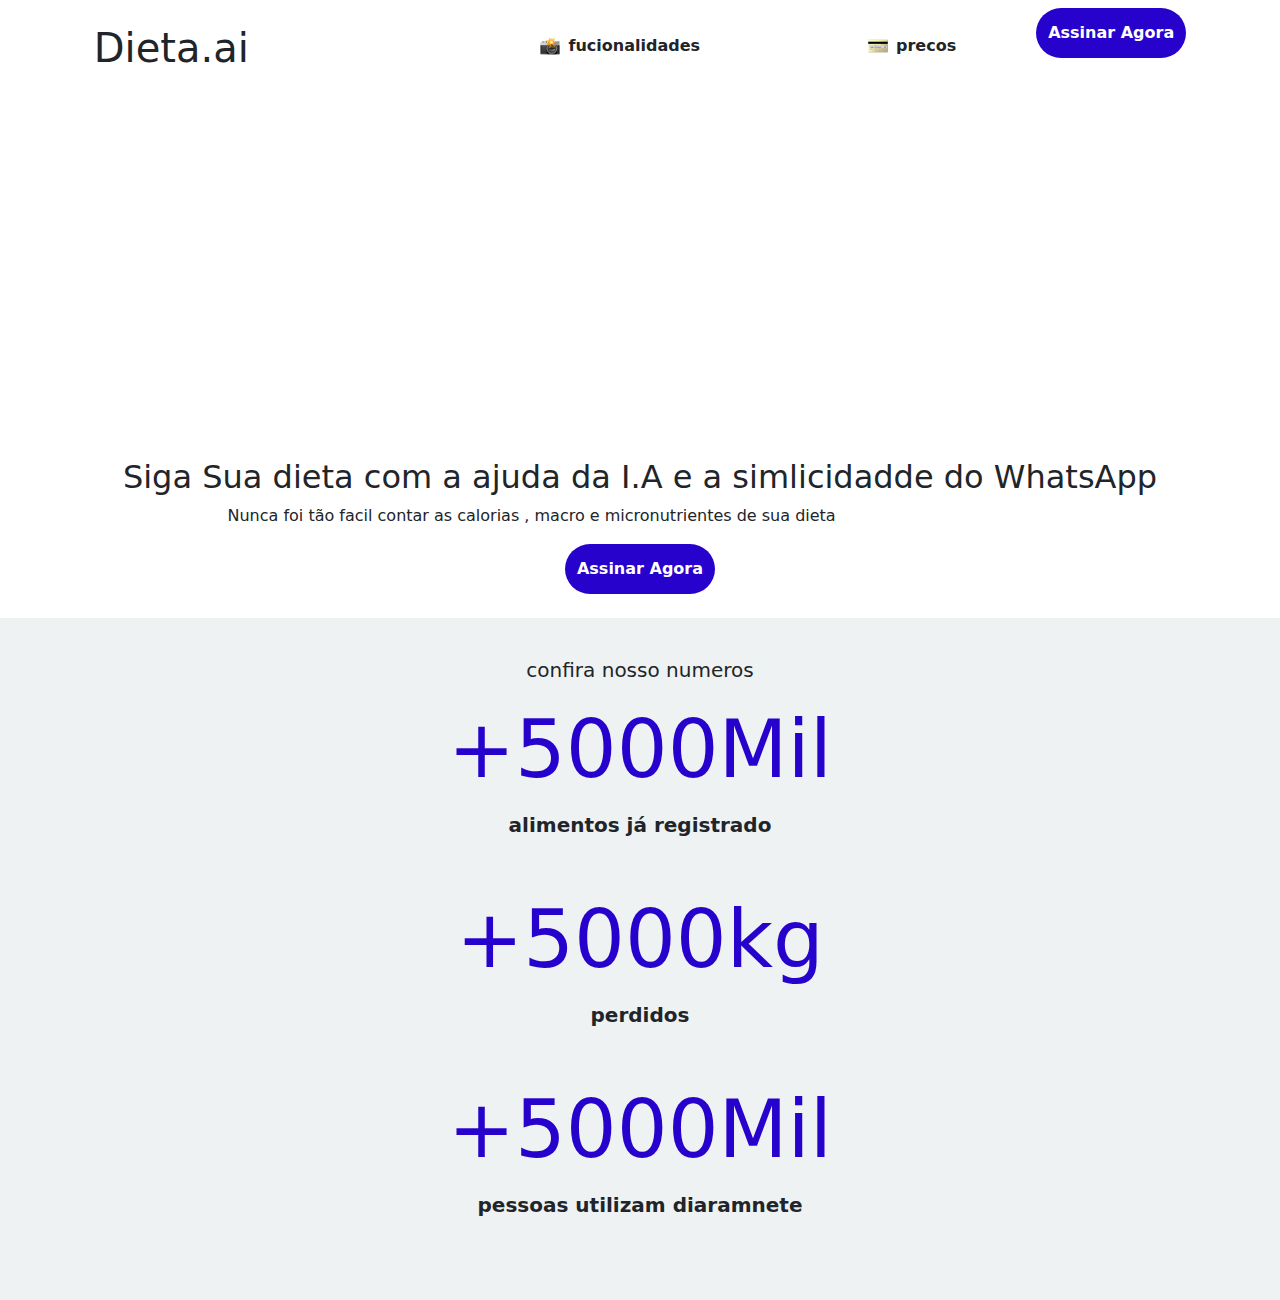
==== index.html @ 73909081 "iniciando projeto" ====
<!DOCTYPE html>
<html lang="en">
  <head>
    <meta charset="UTF-8" />
    <meta name="viewport" content="width=device-width, initial-scale=1.0" />

    <link rel="preconnect" href="https://fonts.googleapis.com" />
    <link rel="preconnect" href="https://fonts.gstatic.com" crossorigin />
    <link
      href="https://fonts.googleapis.com/css2?family=Roboto:ital,wght@0,100;0,300;0,400;0,500;0,700;0,900;1,100;1,300;1,400;1,500;1,700;1,900&display=swap"
      rel="stylesheet"
    />

    <link
      href="https://cdn.jsdelivr.net/npm/bootstrap@5.3.3/dist/css/bootstrap.min.css"
      rel="stylesheet"
      integrity="sha384-QWTKZyjpPEjISv5WaRU9OFeRpok6YctnYmDr5pNlyT2bRjXh0JMhjY6hW+ALEwIH"
      crossorigin="anonymous"
    />

    <link
      rel="stylesheet"
      href="https://cdn.jsdelivr.net/npm/bootstrap-icons@1.11.3/font/bootstrap-icons.min.css"
    />

    <script
      src="https://cdn.jsdelivr.net/npm/bootstrap@5.3.3/dist/js/bootstrap.bundle.min.js"
      integrity="sha384-YvpcrYf0tY3lHB60NNkmXc5s9fDVZLESaAA55NDzOxhy9GkcIdslK1eN7N6jIeHz"
      crossorigin="anonymous"
    ></script>

    <link rel="stylesheet" href="style.css" />

    <title>Dieta.a</title>
  </head>
  <body>
    <header class="w-100 h-50 d-flex justify-content-around p-2">
      <h1 class="mt-3">Dieta.ai</h1>

      <nav class="dropdown sticky-top" id="nav-menu-bts">
        <button
          class="btn"
          type="button"
          data-bs-toggle="dropdown"
          aria-expanded="false"
        >
          <i
            class="bi bi-list"
            style="font-size: 2.5rem; color: cornflowerblue"
          ></i>
        </button>
        <ul class="dropdown-menu w-75 p-3">
          <li>
            <button class="dropdown-item" type="button">assinar agora</button>
          </li>
          <li>
            <button class="dropdown-item" type="button">fucionalidades</button>
          </li>
          <li><button class="dropdown-item" type="button">precos</button></li>
        </ul>
      </nav>

      <nav class="nav-menu">
        <ul>
          <li> <img src="images/camera.png" alt="" >fucionalidades</li>
          <li > <img src="images/credit-card.png" alt="">precos</li>
          <button class="custom-button">Assinar Agora</button>
        </ul>
      </nav>
    </header>

    <main>
      <section class="container">
        <div
          class="d-flex justify-content-center align-items-center flex-column mb-3 p-2"
        >
          <h2>
            Siga Sua dieta com a ajuda da I.A e a simlicidadde do WhatsApp
          </h2>
          <p class="w-75">
            Nunca foi tão facil contar as calorias , macro e micronutrientes de
            sua dieta
          </p>

          <button class="custom-button">Assinar Agora</button>
        </div>
      </section>

      <section class="content">
        <h5>confira nosso numeros</h5>
        <p class="color-title">+5000Mil</p>
        <span>alimentos já registrado</span>

        <p class="color-title">+5000kg</p>
        <span>perdidos</span>

        <p class="color-title">+5000Mil</p>
        <span>pessoas utilizam diaramnete</span>
      </section>
    </main>
  </body>
</html>
---- style.css ----
*{
    margin: 0;
    padding: 0;
    box-sizing: border-box;
}

body{
    width: 100vw;
    height: 100vh;
    overflow-x: hidden;
}

.custom-button{
        width: 150px;
        height: 50px;
        padding: 5px 10px;
        background-color: rgb(39, 2, 204);
        border-style: none;
        border-radius: 30px;
        color: white;
        font-weight: bold;
        cursor: pointer;
      
} 



.content{
    width:100vw;
    height: auto;
    background-color: rgba(237, 241, 241, 0.959);
    display: flex;
    justify-content: center;
    flex-direction:column;
    align-items: center;
    padding: 40px;
}



.content>span{
    font-size: 20px;
    font-weight: 900;
    margin-bottom: 40px;
  
}


.color-title{
    color:rgb(39, 2, 204);
    font-size: 80px;
    margin: 0;
}


.bg-color{
color: black;
}


/* menu-de-navegação  */

.nav-menu>ul{
    width:100%;
    display: flex;

}

.nav-menu>ul>li>img{
    width: 20px;
    margin: 8px;
}

.nav-menu>ul>li{
    margin:20px  80px;
    list-style: none;
    font-weight: 900;
    cursor: pointer;


}

#nav-menu-bts{
    display: none;
}


@media(max-width:720px) {
    .nav-menu{
        display: none;
    } 
    #nav-menu-bts{
        display: block;
    }
    
}
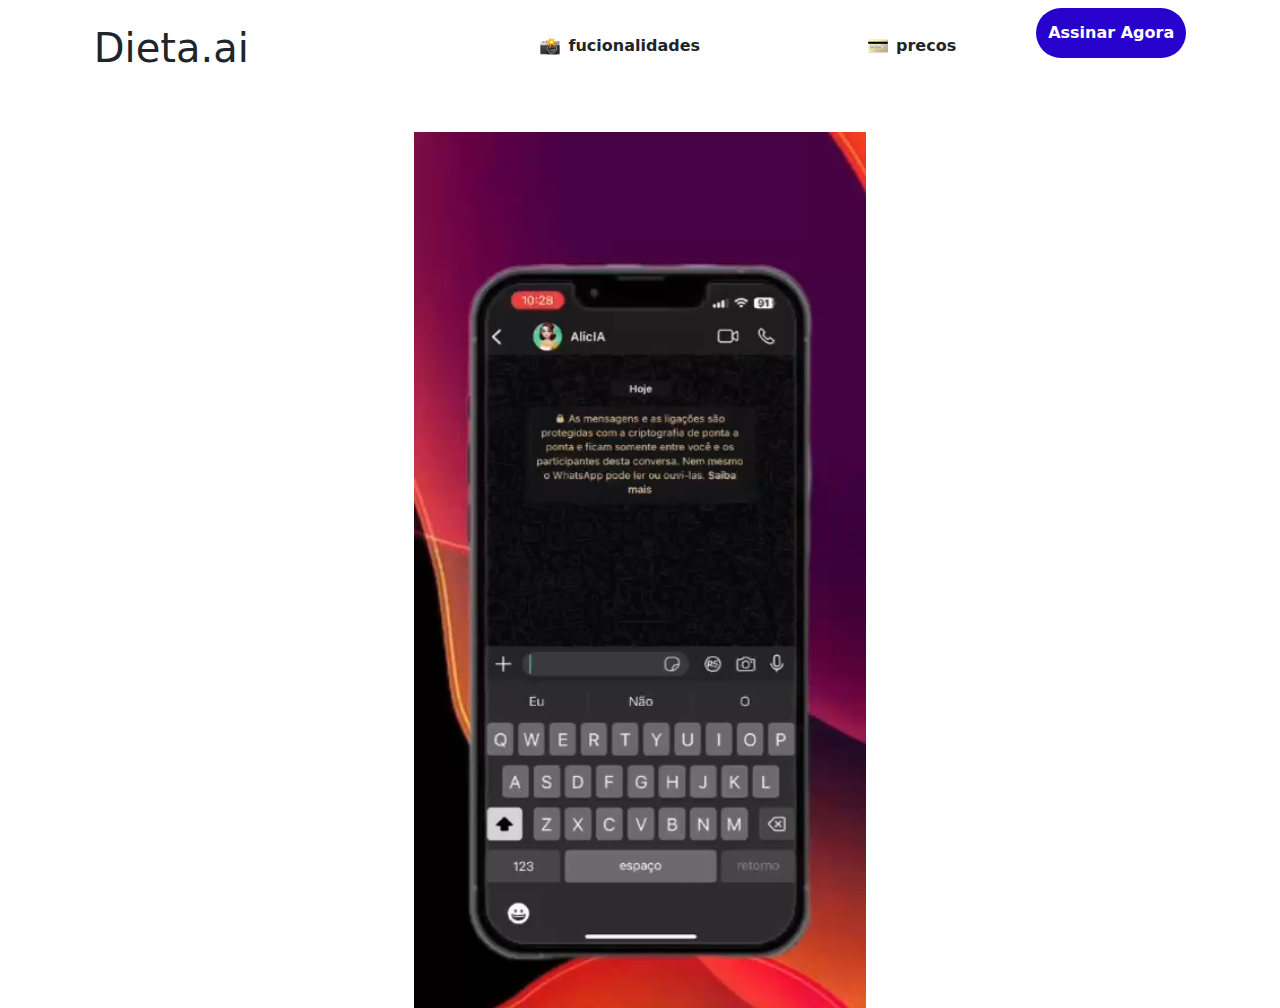
==== commit e1c8c796: "adicionando media querys" ====
--- a/index.html
+++ b/index.html
@@ -34,7 +34,7 @@
     <title>Dieta.a</title>
   </head>
   <body>
-    <header class="w-100 h-50 d-flex justify-content-around p-2">
+    <header class="w-100 h-auto d-flex justify-content-around p-2">
       <h1 class="mt-3">Dieta.ai</h1>
 
       <nav class="dropdown sticky-top" id="nav-menu-bts">
@@ -62,21 +62,37 @@
 
       <nav class="nav-menu">
         <ul>
-          <li> <img src="images/camera.png" alt="" >fucionalidades</li>
-          <li > <img src="images/credit-card.png" alt="">precos</li>
+          <li><img src="images/camera.png" alt="" />fucionalidades</li>
+          <li><img src="images/credit-card.png" alt="" />precos</li>
           <button class="custom-button">Assinar Agora</button>
         </ul>
       </nav>
     </header>
 
     <main>
-      <section class="container">
+      <section class="container w-100 d-flex justify-content-center flex-column">
+
+        <video
+          autoplay
+          playsinline
+          loop
+          class="w-100 rounded p-4 mx-auto"
+          id="video"
+        >
+          <source
+            src="videos/WhatsApp Video 2024-07-18 at 12.56.39.mp4"
+            type="video/mp4"
+          />
+          Seu navegador não suporta o elemento de vídeo.
+        </video>
         <div
           class="d-flex justify-content-center align-items-center flex-column mb-3 p-2"
         >
           <h2>
             Siga Sua dieta com a ajuda da I.A e a simlicidadde do WhatsApp
           </h2>
+
+          
           <p class="w-75">
             Nunca foi tão facil contar as calorias , macro e micronutrientes de
             sua dieta
@@ -97,6 +113,46 @@
         <p class="color-title">+5000Mil</p>
         <span>pessoas utilizam diaramnete</span>
       </section>
+
+      <section
+        class="w-100 h-auto container-color-primary d-flex justify-content-center flex-column"
+      >
+        <video
+          autoplay
+          playsinline
+          loop
+          class="w-100 rounded p-4 mx-auto"
+          id="video"
+        >
+          <source
+            src="videos/WhatsApp Video 2024-07-18 at 12.56.39.mp4"
+            type="video/mp4"
+          />
+          Seu navegador não suporta o elemento de vídeo.
+        </video>
+
+        <div
+          class="w-100 p-4 mx-auto d-flex justify-content-center flex-column align-items-center"
+        >
+          <img src="images/camera.png" class="p-2" />
+
+          <p class="fs-1 fw-bold">Adicione refeições com fotos e vídeos</p>
+          <p></p>
+          <p class="fw-lighter">
+            Envie uma foto ou vídeo da sua refeição e calcularemos
+            automaticamente as calorias e nutrientes ao longo do dia. Incluindo
+            produtos industrializados.
+          </p>
+          <button class="custom-button">Assine agora</button>
+        </div>
+      </section>
+      <!-- d-flex flex-column -->
+
+     
+
+      
+      </div>
+
     </main>
   </body>
 </html>
@@ -104,3 +160,18 @@
 
 
 
+
+<!-- <div class="container text-center">
+          <div class="row">
+            <div class="col">
+              <h3>Registro de exercícios</h3>
+              <p>
+                Registre seus exercícios para entender seu balanço calórico
+                diário. Adicione atividades manualmente ou sincronize com seu
+                relógio.
+              </p>
+            </div>
+            <div class="col">Column</div>
+            <div class="col">Column</div>
+          </div>
+        </div> -->--- a/style.css
+++ b/style.css
@@ -5,6 +5,12 @@
 }
 
 body{
+    width: 100vw;
+    height: 100vh;
+    overflow-x: hidden;
+}
+
+main{
     width: 100vw;
     height: 100vh;
     overflow-x: hidden;
@@ -22,7 +28,6 @@
         cursor: pointer;
       
 } 
-
 
 
 .content{
@@ -85,6 +90,26 @@
 }
 
 
+.container-color-primary{
+    background-color: #000000ee;
+    color: white;
+
+}
+
+
+.sub-title{
+    color: black;
+    font-weight: bold;
+    font-size: 16px;
+    margin-top: 8px;
+}
+
+
+.sub-title>img{
+    width: 30px;
+    padding: 4px;
+}
+
 @media(max-width:720px) {
     .nav-menu{
         display: none;
@@ -92,5 +117,21 @@
     #nav-menu-bts{
         display: block;
     }
-    
-}+
+  
+}
+
+
+
+@media(min-width:640px){
+    #video{
+       max-width: 500px;
+    }
+
+    #cards{
+      display: grid;
+      flex-direction: row;
+    }
+}
+
+
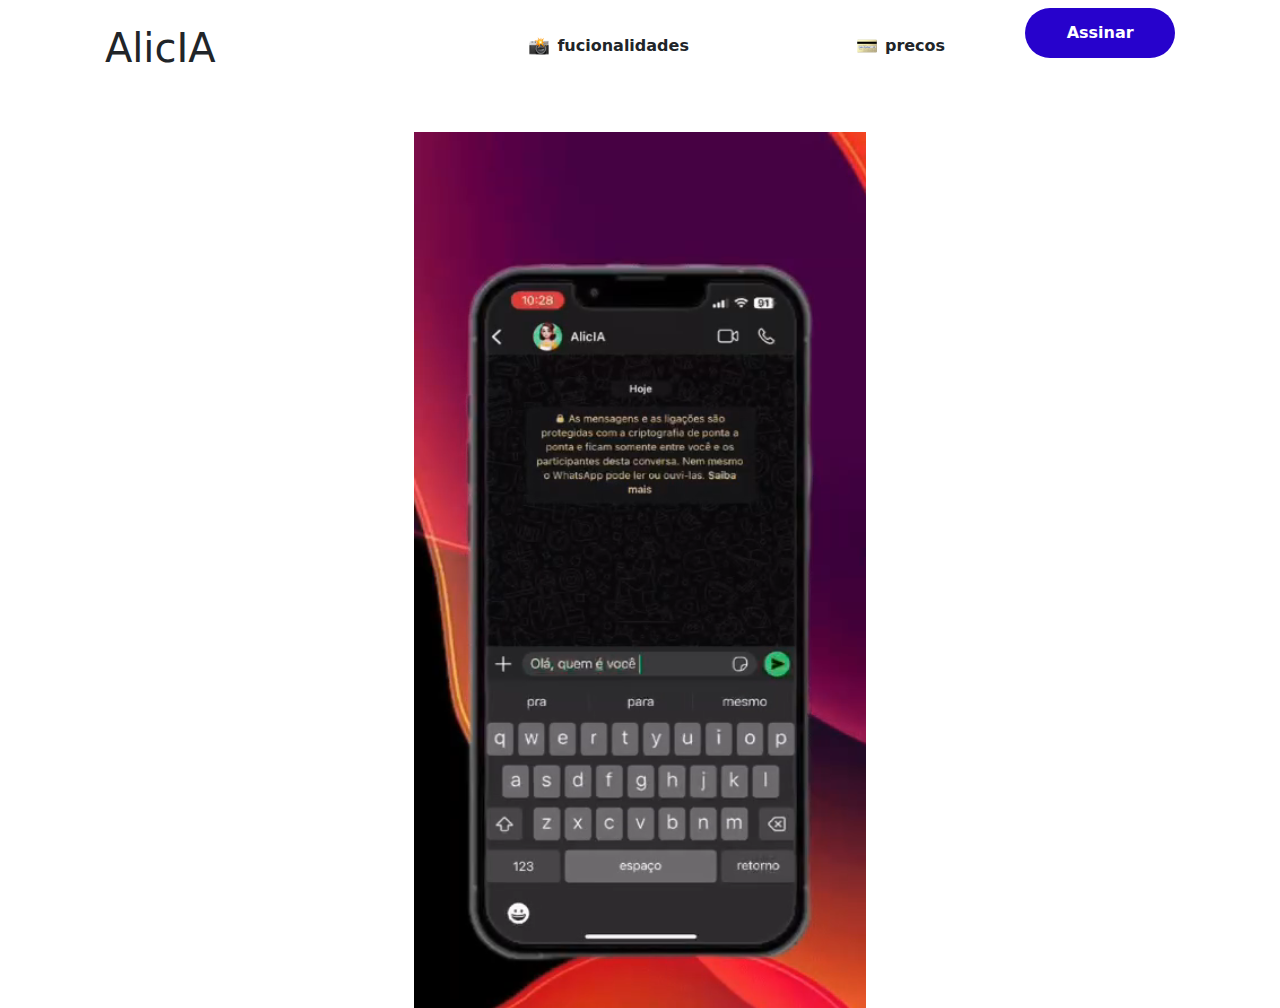
==== commit eba18258: "adicionando animação de contar" ====
--- a/index.html
+++ b/index.html
@@ -31,11 +31,11 @@
 
     <link rel="stylesheet" href="style.css" />
 
-    <title>Dieta.a</title>
+    <title>AlicIA</title>
   </head>
   <body>
     <header class="w-100 h-auto d-flex justify-content-around p-2">
-      <h1 class="mt-3">Dieta.ai</h1>
+      <h1 class="mt-3">AlicIA</h1>
 
       <nav class="dropdown sticky-top" id="nav-menu-bts">
         <button
@@ -49,12 +49,13 @@
             style="font-size: 2.5rem; color: cornflowerblue"
           ></i>
         </button>
+
         <ul class="dropdown-menu w-75 p-3">
           <li>
             <button class="dropdown-item" type="button">assinar agora</button>
           </li>
           <li>
-            <button class="dropdown-item" type="button">fucionalidades</button>
+            <button class="dropdown-item" type="button" >fucionalidades</button>
           </li>
           <li><button class="dropdown-item" type="button">precos</button></li>
         </ul>
@@ -62,9 +63,9 @@
 
       <nav class="nav-menu">
         <ul>
-          <li><img src="images/camera.png" alt="" />fucionalidades</li>
+          <li data-targuet="cards" id="cards-teste"><img src="images/camera.png" alt="" />fucionalidades</li>
           <li><img src="images/credit-card.png" alt="" />precos</li>
-          <button class="custom-button">Assinar Agora</button>
+          <button class="custom-button" id="butaoTeste">Assinar </button>
         </ul>
       </nav>
     </header>
@@ -74,7 +75,7 @@
 
         <video
           autoplay
-          playsinline
+          muted
           loop
           class="w-100 rounded p-4 mx-auto"
           id="video"
@@ -104,13 +105,13 @@
 
       <section class="content">
         <h5>confira nosso numeros</h5>
-        <p class="color-title">+5000Mil</p>
+        <p class="color-title count" >0</p>
         <span>alimentos já registrado</span>
 
-        <p class="color-title">+5000kg</p>
+        <p class="color-title count">5000</p>
         <span>perdidos</span>
 
-        <p class="color-title">+5000Mil</p>
+        <p class="color-title count">5000</p>
         <span>pessoas utilizam diaramnete</span>
       </section>
 
@@ -119,7 +120,7 @@
       >
         <video
           autoplay
-          playsinline
+          muted
           loop
           class="w-100 rounded p-4 mx-auto"
           id="video"
@@ -137,7 +138,6 @@
           <img src="images/camera.png" class="p-2" />
 
           <p class="fs-1 fw-bold">Adicione refeições com fotos e vídeos</p>
-          <p></p>
           <p class="fw-lighter">
             Envie uma foto ou vídeo da sua refeição e calcularemos
             automaticamente as calorias e nutrientes ao longo do dia. Incluindo
@@ -146,7 +146,60 @@
           <button class="custom-button">Assine agora</button>
         </div>
       </section>
-      <!-- d-flex flex-column -->
+
+      <section class="container h-auto  mt-5 " id="cards" >
+        <h2 class="p-5 text-center">Funcionalidades</h2>
+        <div class="row ">
+          <div class="col p-4">
+            <h3> Registro de exercicios <img src="images/alarm-clock.png" alt="" class="icone"> </h3>
+            <p>Lorem ipsum dolor sit amet consectetur adipisicing elit. Odio soluta exercitationem aut ratione rerum, ab deleniti blanditiis dignissimos, iste illum eveniet fuga quo maiores aspernatur. Nesciunt ea itaque debitis sint.</p>
+          </div>
+          <div class="col  p-4">
+            <h3> Registro de Medidas  <img src="images/closed-book.png" alt=""  class="icone"></h3>
+            <p>Lorem ipsum dolor sit amet consectetur adipisicing elit. Sequi perferendis consequatur cum pariatur corporis ipsa reiciendis nulla eos! Veritatis laboriosam tenetur ipsum architecto perferendis dolores reprehenderit quam nobis sapiente voluptatem.</p>
+          </div>
+          <div class="col  p-4">
+            <h3> Column3  <img src="images/closed-book.png" alt="" class="icone" ></h3>
+            <p>Lorem ipsum dolor sit amet consectetur adipisicing elit. Ea reprehenderit ratione rerum quaerat eaque vero, laboriosam repudiandae, libero, magni fuga quos minima voluptatibus magnam blanditiis omnis deserunt! A, cupiditate similique.</p>
+          </div>
+        </div>
+
+        <div class="row ">
+          <div class="col  p-4">
+            <h3> Cosumo de agua  <img src="images/shortcake.png" alt=" " class="icone" > </h3>
+            <p>Lorem ipsum dolor sit amet consectetur adipisicing elit. Odio soluta exercitationem aut ratione rerum, ab deleniti blanditiis dignissimos, iste illum eveniet fuga quo maiores aspernatur. Nesciunt ea itaque debitis sint.</p>
+          </div>
+          <div class="col  p-4">
+            <h3> Column2  <img src="images/robot.png" alt="" class="icone"></h3>
+            <p>Lorem ipsum dolor sit amet consectetur adipisicing elit. Sequi perferendis consequatur cum pariatur corporis ipsa reiciendis nulla eos! Veritatis laboriosam tenetur ipsum architecto perferendis dolores reprehenderit quam nobis sapiente voluptatem.</p>
+          </div>
+          <div class="col  p-4">
+            <h3> Column3  <img src="images/chart-increasing.png" alt="" class="icone"></h3>
+            <p>Lorem ipsum dolor sit amet consectetur adipisicing elit. Ea reprehenderit ratione rerum quaerat eaque vero, laboriosam repudiandae, libero, magni fuga quos minima voluptatibus magnam blanditiis omnis deserunt! A, cupiditate similique.</p>
+          </div>
+        </div>
+
+        <div class="row">
+          <div class="col  p-4 ">
+            <h3> Cosumo de agua  <img src="images/shortcake.png" alt=" " class="icone" > </h3>
+            <p>Lorem ipsum dolor sit amet consectetur adipisicing elit. Odio soluta exercitationem aut ratione rerum, ab deleniti blanditiis dignissimos, iste illum eveniet fuga quo maiores aspernatur. Nesciunt ea itaque debitis sint.</p>
+          </div>
+          <div class="col  p-4">
+            <h3> Column2  <img src="images/robot.png" alt="" class="icone"></h3>
+            <p>Lorem ipsum dolor sit amet consectetur adipisicing elit. Sequi perferendis consequatur cum pariatur corporis ipsa reiciendis nulla eos! Veritatis laboriosam tenetur ipsum architecto perferendis dolores reprehenderit quam nobis sapiente voluptatem.</p>
+          </div>
+          <div class="col  p-4">
+            <h3> Column3  <img src="images/chart-increasing.png" alt="" class="icone"></h3>
+            <p>Lorem ipsum dolor sit amet consectetur adipisicing elit. Ea reprehenderit ratione rerum quaerat eaque vero, laboriosam repudiandae, libero, magni fuga quos minima voluptatibus magnam blanditiis omnis deserunt! A, cupiditate similique.</p>
+          </div>
+        </div>
+
+
+      
+          
+        </div>
+      </section>
+   
 
      
 
@@ -154,24 +207,9 @@
       </div>
 
     </main>
+   <script src="app.js"></script>
   </body>
 </html>
 
 
 
-
-
-<!-- <div class="container text-center">
-          <div class="row">
-            <div class="col">
-              <h3>Registro de exercícios</h3>
-              <p>
-                Registre seus exercícios para entender seu balanço calórico
-                diário. Adicione atividades manualmente ou sincronize com seu
-                relógio.
-              </p>
-            </div>
-            <div class="col">Column</div>
-            <div class="col">Column</div>
-          </div>
-        </div> -->--- a/style.css
+++ b/style.css
@@ -110,6 +110,12 @@
     padding: 4px;
 }
 
+.icone{
+    width: 30px;
+}
+
+
+
 @media(max-width:720px) {
     .nav-menu{
         display: none;
@@ -117,6 +123,22 @@
     #nav-menu-bts{
         display: block;
     }
+
+    #cards{
+        width: 80%;
+     
+
+      }
+
+    #cards>div{
+        display: flex;
+        flex-direction: column;
+        text-align: center;
+    
+      }
+     
+
+     
 
   
 }
@@ -128,10 +150,7 @@
        max-width: 500px;
     }
 
-    #cards{
-      display: grid;
-      flex-direction: row;
-    }
+   
 }
 
 
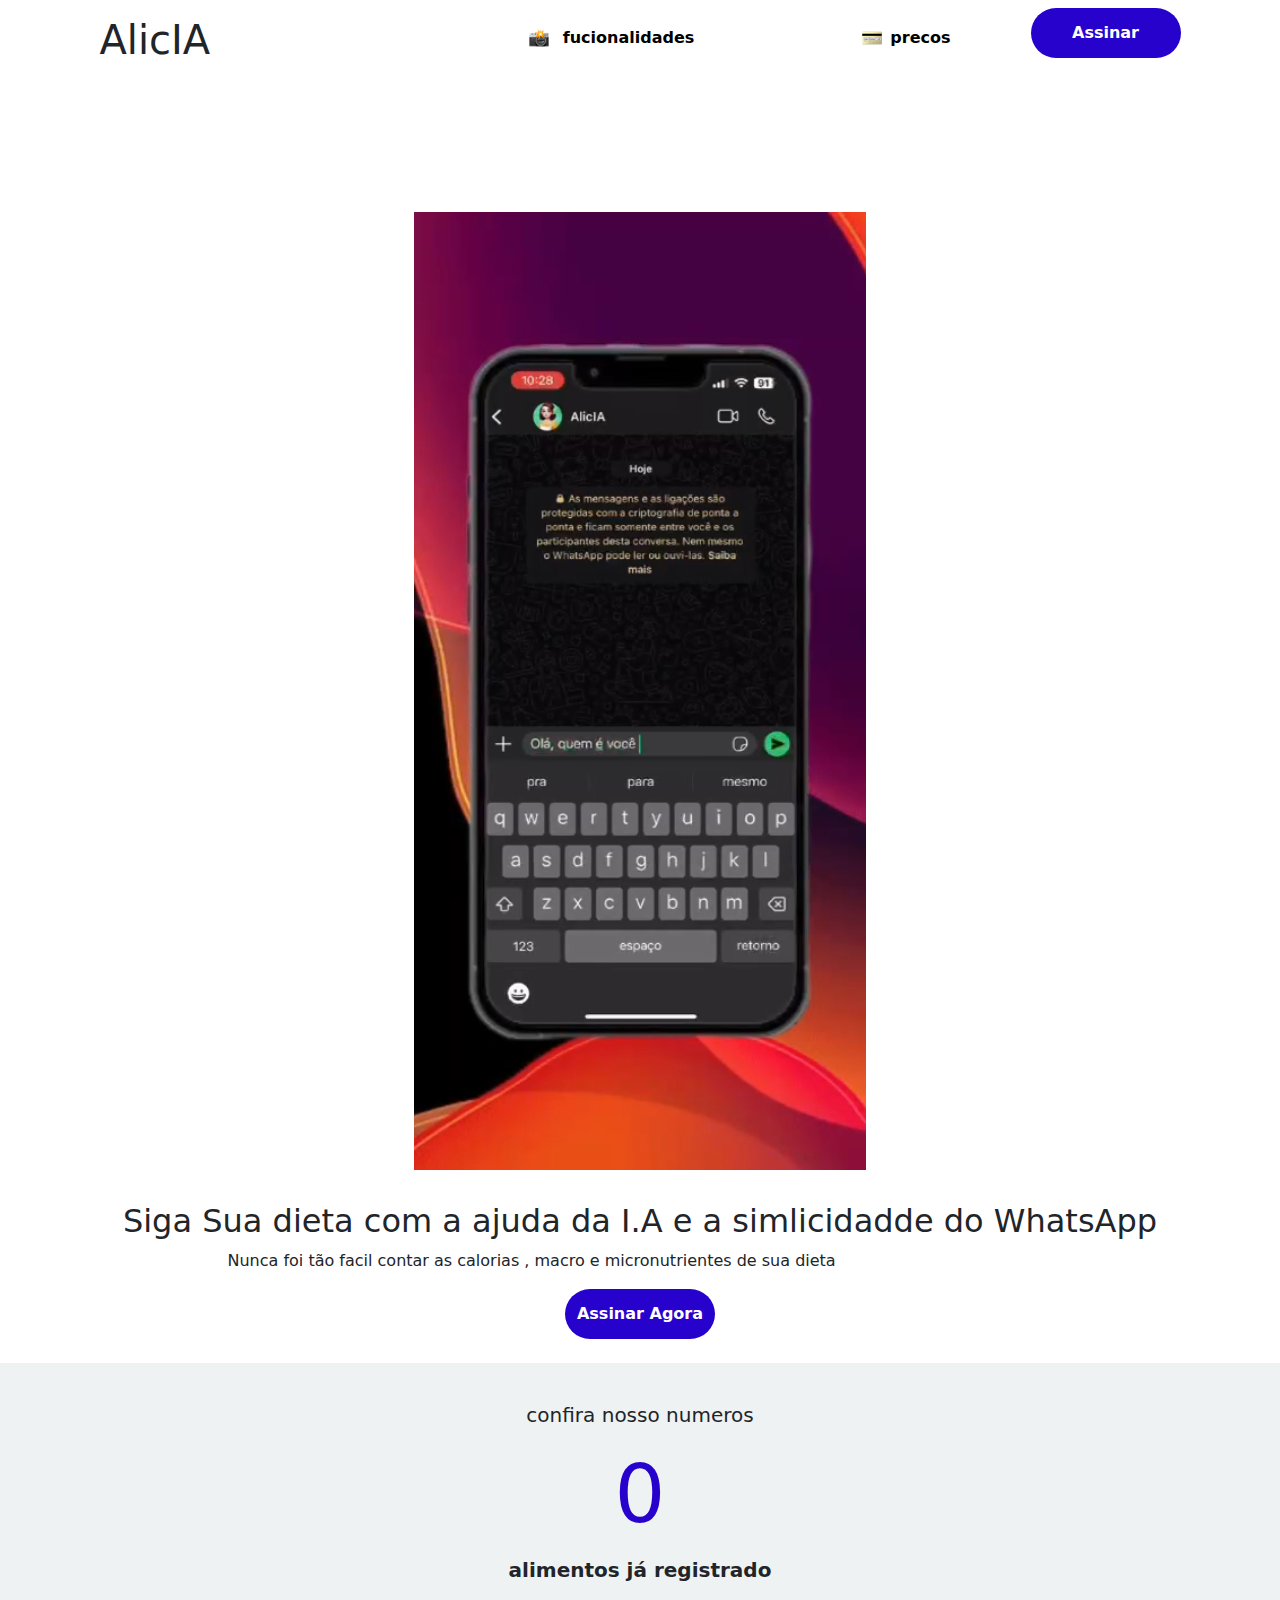
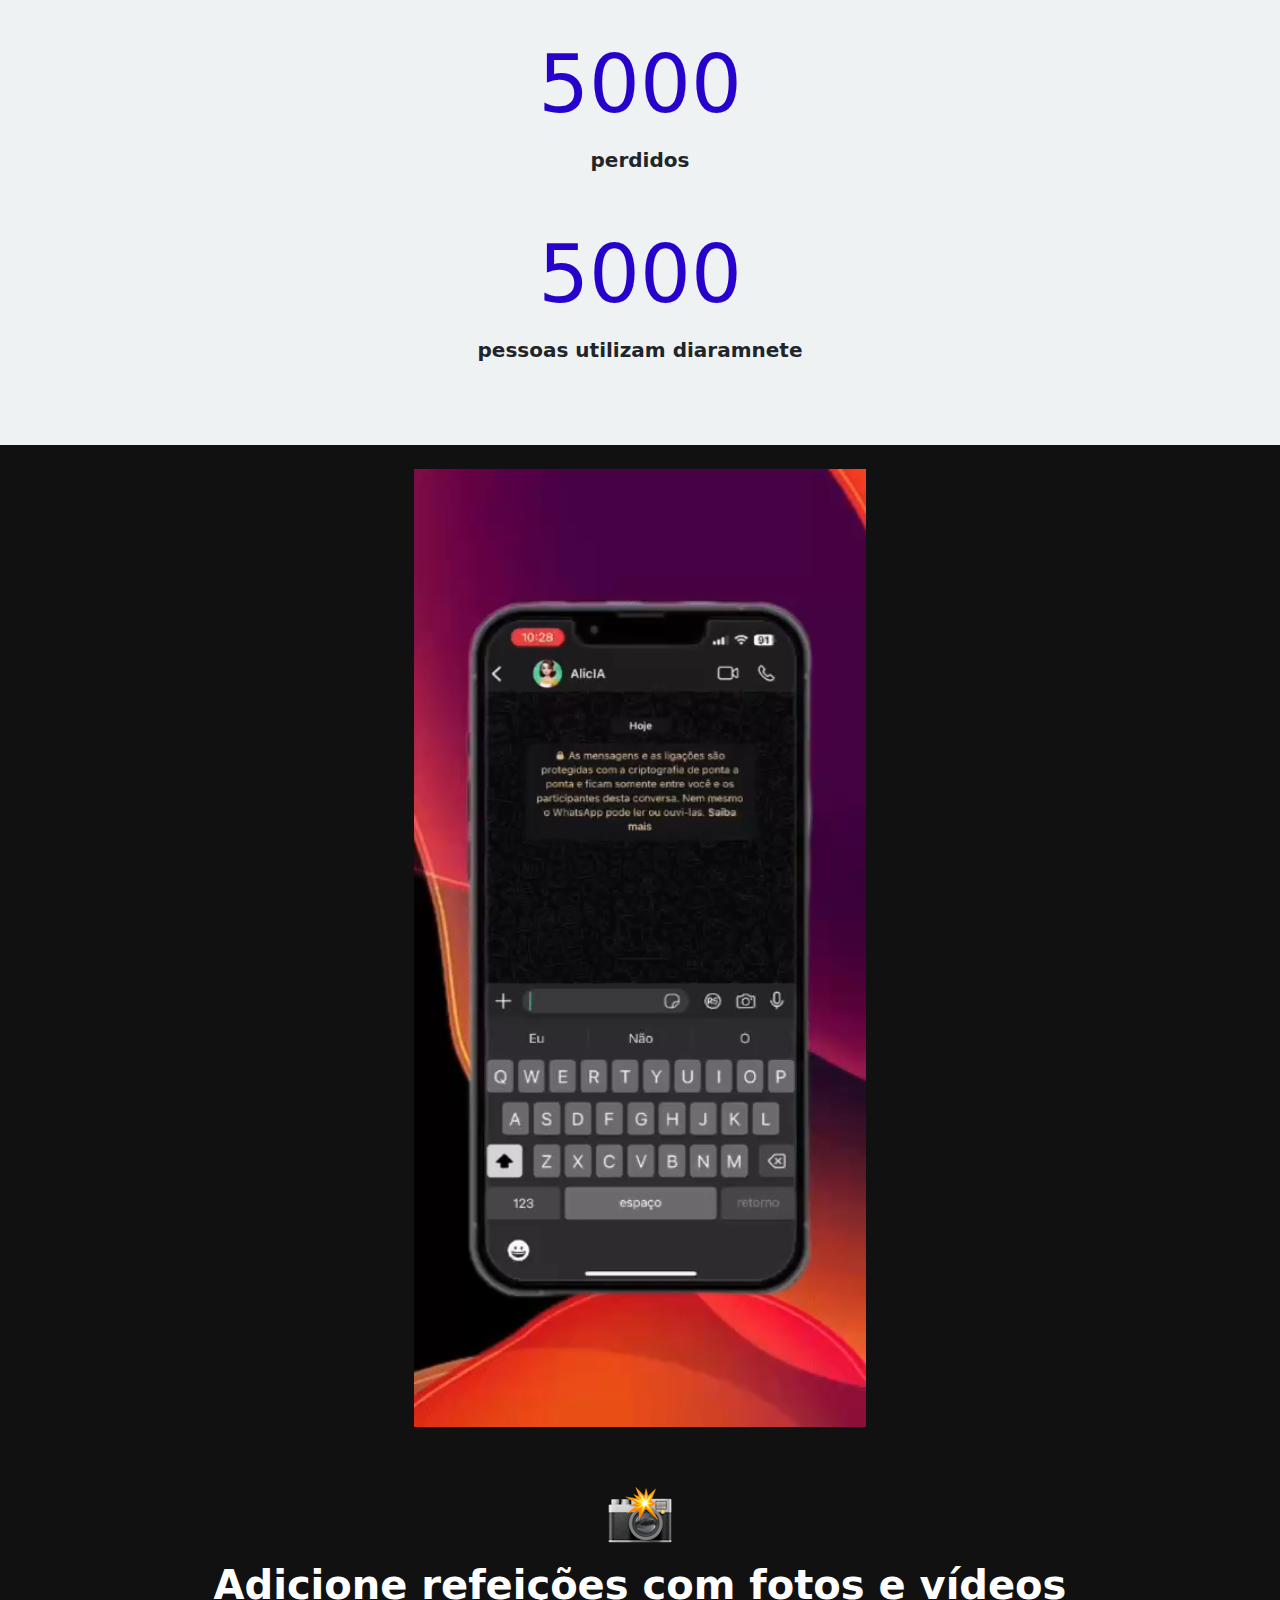
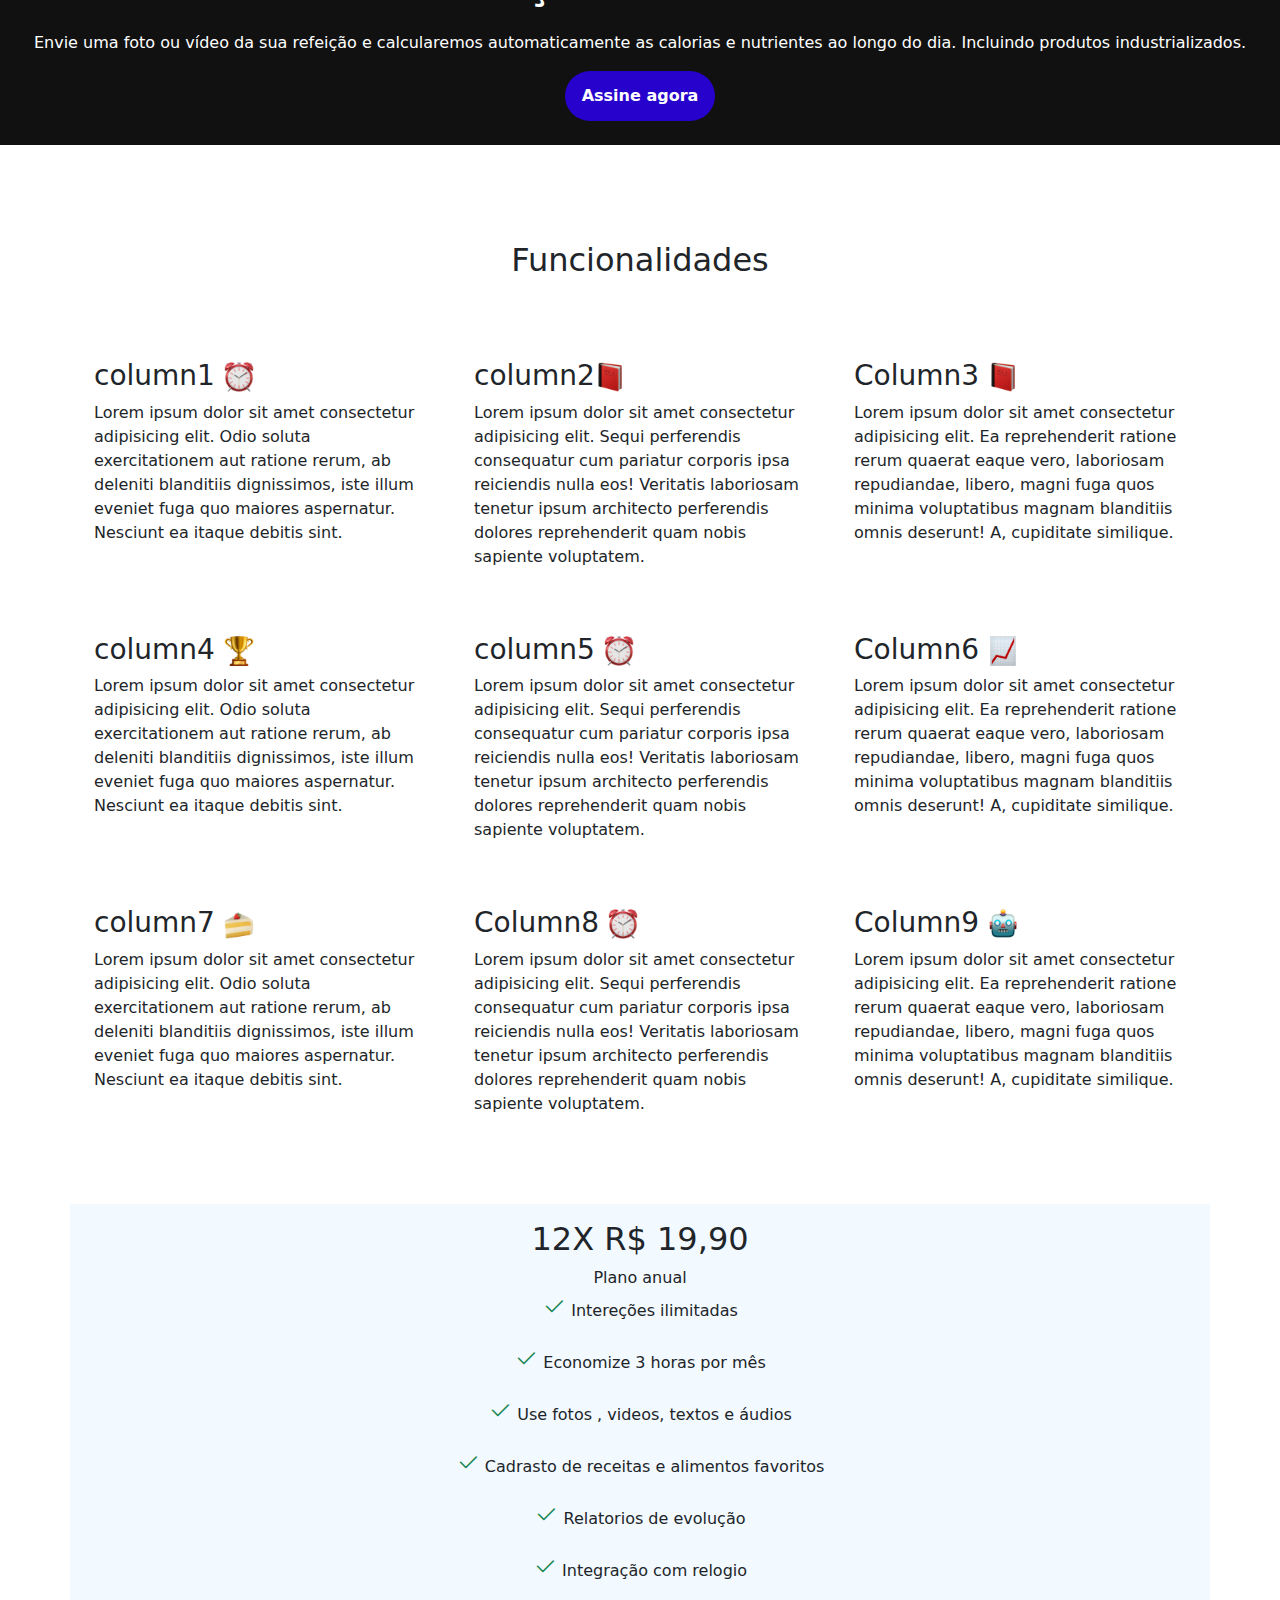
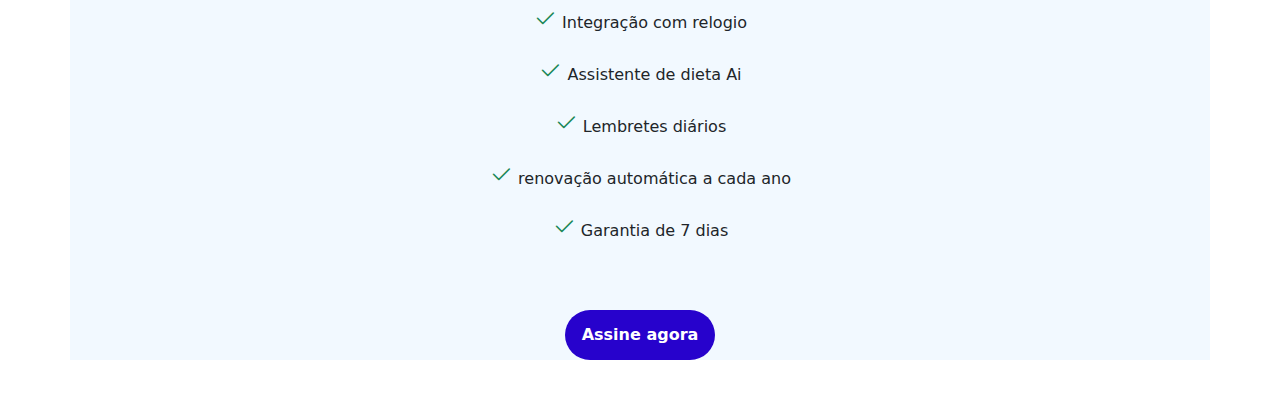
==== commit 12eac279: "adicionando scroll no menu" ====
--- a/index.html
+++ b/index.html
@@ -34,7 +34,8 @@
     <title>AlicIA</title>
   </head>
   <body>
-    <header class="w-100 h-auto d-flex justify-content-around p-2">
+
+  <header class="w-100 h-auto d-flex justify-content-around mb-5  ">
       <h1 class="mt-3">AlicIA</h1>
 
       <nav class="dropdown sticky-top" id="nav-menu-bts">
@@ -52,26 +53,26 @@
 
         <ul class="dropdown-menu w-75 p-3">
           <li>
-            <button class="dropdown-item" type="button">assinar agora</button>
+            <button class="dropdown-item" type="button"><a href="#funcionalidades">fucionalidades </a></button>
           </li>
           <li>
-            <button class="dropdown-item" type="button" >fucionalidades</button>
+            <button class="dropdown-item" type="button" ><a href="#precos">precos</a></button>
           </li>
-          <li><button class="dropdown-item" type="button">precos</button></li>
+          <li><button class="dropdown-item" type="button">Assinar agora</button></li>
         </ul>
       </nav>
 
       <nav class="nav-menu">
         <ul>
-          <li data-targuet="cards" id="cards-teste"><img src="images/camera.png" alt="" />fucionalidades</li>
-          <li><img src="images/credit-card.png" alt="" />precos</li>
-          <button class="custom-button" id="butaoTeste">Assinar </button>
+          <li data-targuet="cards" id="cards-teste"><img src="images/camera.png" alt="" /> <a href="#funcionalidades">fucionalidades </a></li>
+          <li><img src="images/credit-card.png" alt="" /><a href="#precos">precos</a></li>
+          <button class="custom-button mt-2" id="butaoTeste">Assinar </button>
         </ul>
       </nav>
     </header>
 
-    <main>
-      <section class="container w-100 d-flex justify-content-center flex-column">
+    <main class="h-auto w-100 mt-5">
+       <section class="container mt-5 w-100 d-flex justify-content-center flex-column">
 
         <video
           autoplay
@@ -148,14 +149,14 @@
       </section>
 
       <section class="container h-auto  mt-5 " id="cards" >
-        <h2 class="p-5 text-center">Funcionalidades</h2>
+        <h2 class="p-5 text-center" id="funcionalidades">Funcionalidades</h2>
         <div class="row ">
           <div class="col p-4">
-            <h3> Registro de exercicios <img src="images/alarm-clock.png" alt="" class="icone"> </h3>
+            <h3> column1 <img src="images/alarm-clock.png" alt="" class="icone"> </h3>
             <p>Lorem ipsum dolor sit amet consectetur adipisicing elit. Odio soluta exercitationem aut ratione rerum, ab deleniti blanditiis dignissimos, iste illum eveniet fuga quo maiores aspernatur. Nesciunt ea itaque debitis sint.</p>
           </div>
           <div class="col  p-4">
-            <h3> Registro de Medidas  <img src="images/closed-book.png" alt=""  class="icone"></h3>
+            <h3> column2<img src="images/closed-book.png" alt=""  class="icone"></h3>
             <p>Lorem ipsum dolor sit amet consectetur adipisicing elit. Sequi perferendis consequatur cum pariatur corporis ipsa reiciendis nulla eos! Veritatis laboriosam tenetur ipsum architecto perferendis dolores reprehenderit quam nobis sapiente voluptatem.</p>
           </div>
           <div class="col  p-4">
@@ -166,30 +167,30 @@
 
         <div class="row ">
           <div class="col  p-4">
-            <h3> Cosumo de agua  <img src="images/shortcake.png" alt=" " class="icone" > </h3>
+            <h3> column4 <img src="images/trophy.png" alt=" " class="icone" > </h3>
             <p>Lorem ipsum dolor sit amet consectetur adipisicing elit. Odio soluta exercitationem aut ratione rerum, ab deleniti blanditiis dignissimos, iste illum eveniet fuga quo maiores aspernatur. Nesciunt ea itaque debitis sint.</p>
           </div>
           <div class="col  p-4">
-            <h3> Column2  <img src="images/robot.png" alt="" class="icone"></h3>
+            <h3> column5  <img src="images/alarm-clock.png" alt="" class="icone"></h3>
             <p>Lorem ipsum dolor sit amet consectetur adipisicing elit. Sequi perferendis consequatur cum pariatur corporis ipsa reiciendis nulla eos! Veritatis laboriosam tenetur ipsum architecto perferendis dolores reprehenderit quam nobis sapiente voluptatem.</p>
           </div>
           <div class="col  p-4">
-            <h3> Column3  <img src="images/chart-increasing.png" alt="" class="icone"></h3>
+            <h3> Column6 <img src="images/chart-increasing.png" alt="" class="icone"></h3>
             <p>Lorem ipsum dolor sit amet consectetur adipisicing elit. Ea reprehenderit ratione rerum quaerat eaque vero, laboriosam repudiandae, libero, magni fuga quos minima voluptatibus magnam blanditiis omnis deserunt! A, cupiditate similique.</p>
           </div>
         </div>
 
         <div class="row">
           <div class="col  p-4 ">
-            <h3> Cosumo de agua  <img src="images/shortcake.png" alt=" " class="icone" > </h3>
+            <h3> column7  <img src="images/shortcake.png" alt=" " class="icone" > </h3>
             <p>Lorem ipsum dolor sit amet consectetur adipisicing elit. Odio soluta exercitationem aut ratione rerum, ab deleniti blanditiis dignissimos, iste illum eveniet fuga quo maiores aspernatur. Nesciunt ea itaque debitis sint.</p>
           </div>
           <div class="col  p-4">
-            <h3> Column2  <img src="images/robot.png" alt="" class="icone"></h3>
+            <h3> Column8  <img src="images/alarm-clock.png" alt="" class="icone"></h3>
             <p>Lorem ipsum dolor sit amet consectetur adipisicing elit. Sequi perferendis consequatur cum pariatur corporis ipsa reiciendis nulla eos! Veritatis laboriosam tenetur ipsum architecto perferendis dolores reprehenderit quam nobis sapiente voluptatem.</p>
           </div>
           <div class="col  p-4">
-            <h3> Column3  <img src="images/chart-increasing.png" alt="" class="icone"></h3>
+            <h3> Column9 <img src="images/robot.png" alt="" class="icone"></h3>
             <p>Lorem ipsum dolor sit amet consectetur adipisicing elit. Ea reprehenderit ratione rerum quaerat eaque vero, laboriosam repudiandae, libero, magni fuga quos minima voluptatibus magnam blanditiis omnis deserunt! A, cupiditate similique.</p>
           </div>
         </div>
@@ -199,12 +200,103 @@
           
         </div>
       </section>
+      </div>
+      
+
    
-
+      <section class=" mt-5 w-100 h-auto container d-flex flex-column justify-content-center align-items-center mb-5" id="precos"> 
+  <h2 class="mt-3">12X R$ 19,90</h2>
+   <span>Plano anual</span>
+        <div class="">
+          <p class="fw-lighter w-100">
+            <i class="bi bi-check2 text-success fs-4" ></i>
+           Intereções ilimitadas
+          </p>
+
+        </div>
+
+        <div class="">
+          <p class="fw-lighter w-100">
+            <i class="bi bi-check2 text-success fs-4" ></i>
+            Economize 3 horas por mês
+          </p>
+
+        </div>
+
+        <div class="">
+          <p class="fw-lighter w-100">
+            <i class="bi bi-check2 text-success fs-4" ></i>
+           Use fotos , videos, textos e áudios
+          </p>
+
+        </div>
+        <div >
+          <p class="fw-lighter w-100">
+            <i class="bi bi-check2 text-success fs-4" ></i>
+             Cadrasto de receitas e alimentos favoritos
+          </p>
+
+        </div>
+        <div  >
+          <p class="fw-lighter w-100">
+            <i class="bi bi-check2 text-success fs-4" ></i>
+          Relatorios de evolução 
+          </p>
+
+        </div>
+        <div >
+          <p class="fw-lighter w-100">
+            <i class="bi bi-check2 text-success fs-4" ></i>
+            Integração com relogio
+          </p>
+
+        </div>
+
+        <div c >
+          <p class="fw-lighter w-100">
+            <i class="bi bi-check2 text-success fs-4" ></i>
+            Integração com relogio
+          </p>
+
+        </div>
+
+        <div  >
+          <p class="fw-lighter w-100">
+            <i class="bi bi-check2 text-success fs-4" ></i>
+             Assistente de dieta Ai
+          </p>
+
+        </div>
+        <div >
+          <p class="fw-lighter w-100">
+            <i class="bi bi-check2 text-success fs-4" ></i>
+            Lembretes diários
+          </p>
+
+        </div>
+
+        <div >
+          <p class="fw-lighter w-100">
+            <i class="bi bi-check2 text-success fs-4" ></i>
+             renovação automática a cada ano
+          </p>
+
+        </div>
+
+        <div >
+          <p class="fw-lighter w-100">
+            <i class="bi bi-check2 text-success fs-4" ></i>
+             Garantia de 7 dias
+          </p>
+
+        </div>
+          
+        
+          <button class="custom-button mt-5">Assine agora</button>
      
-
-      
-      </div>
+        
+        
+      </section>
 
     </main>
    <script src="app.js"></script>
--- a/style.css
+++ b/style.css
@@ -2,7 +2,10 @@
     margin: 0;
     padding: 0;
     box-sizing: border-box;
+    scroll-behavior: smooth;
 }
+
+
 
 body{
     width: 100vw;
@@ -14,6 +17,16 @@
     width: 100vw;
     height: 100vh;
     overflow-x: hidden;
+}
+
+a{
+    text-decoration: none;
+    color: black;
+}
+
+
+.bg-gray{
+    background-color: rgba(32, 189, 189, 0.952);
 }
 
 .custom-button{
@@ -114,6 +127,11 @@
     width: 30px;
 }
 
+#precos{
+    background-color: rgba(240, 248, 255, 0.87);
+  
+}
+
 
 
 @media(max-width:720px) {
@@ -136,7 +154,8 @@
         text-align: center;
     
       }
-     
+
+   
 
      
 
@@ -149,6 +168,9 @@
     #video{
        max-width: 500px;
     }
+   
+        
+    
 
    
 }
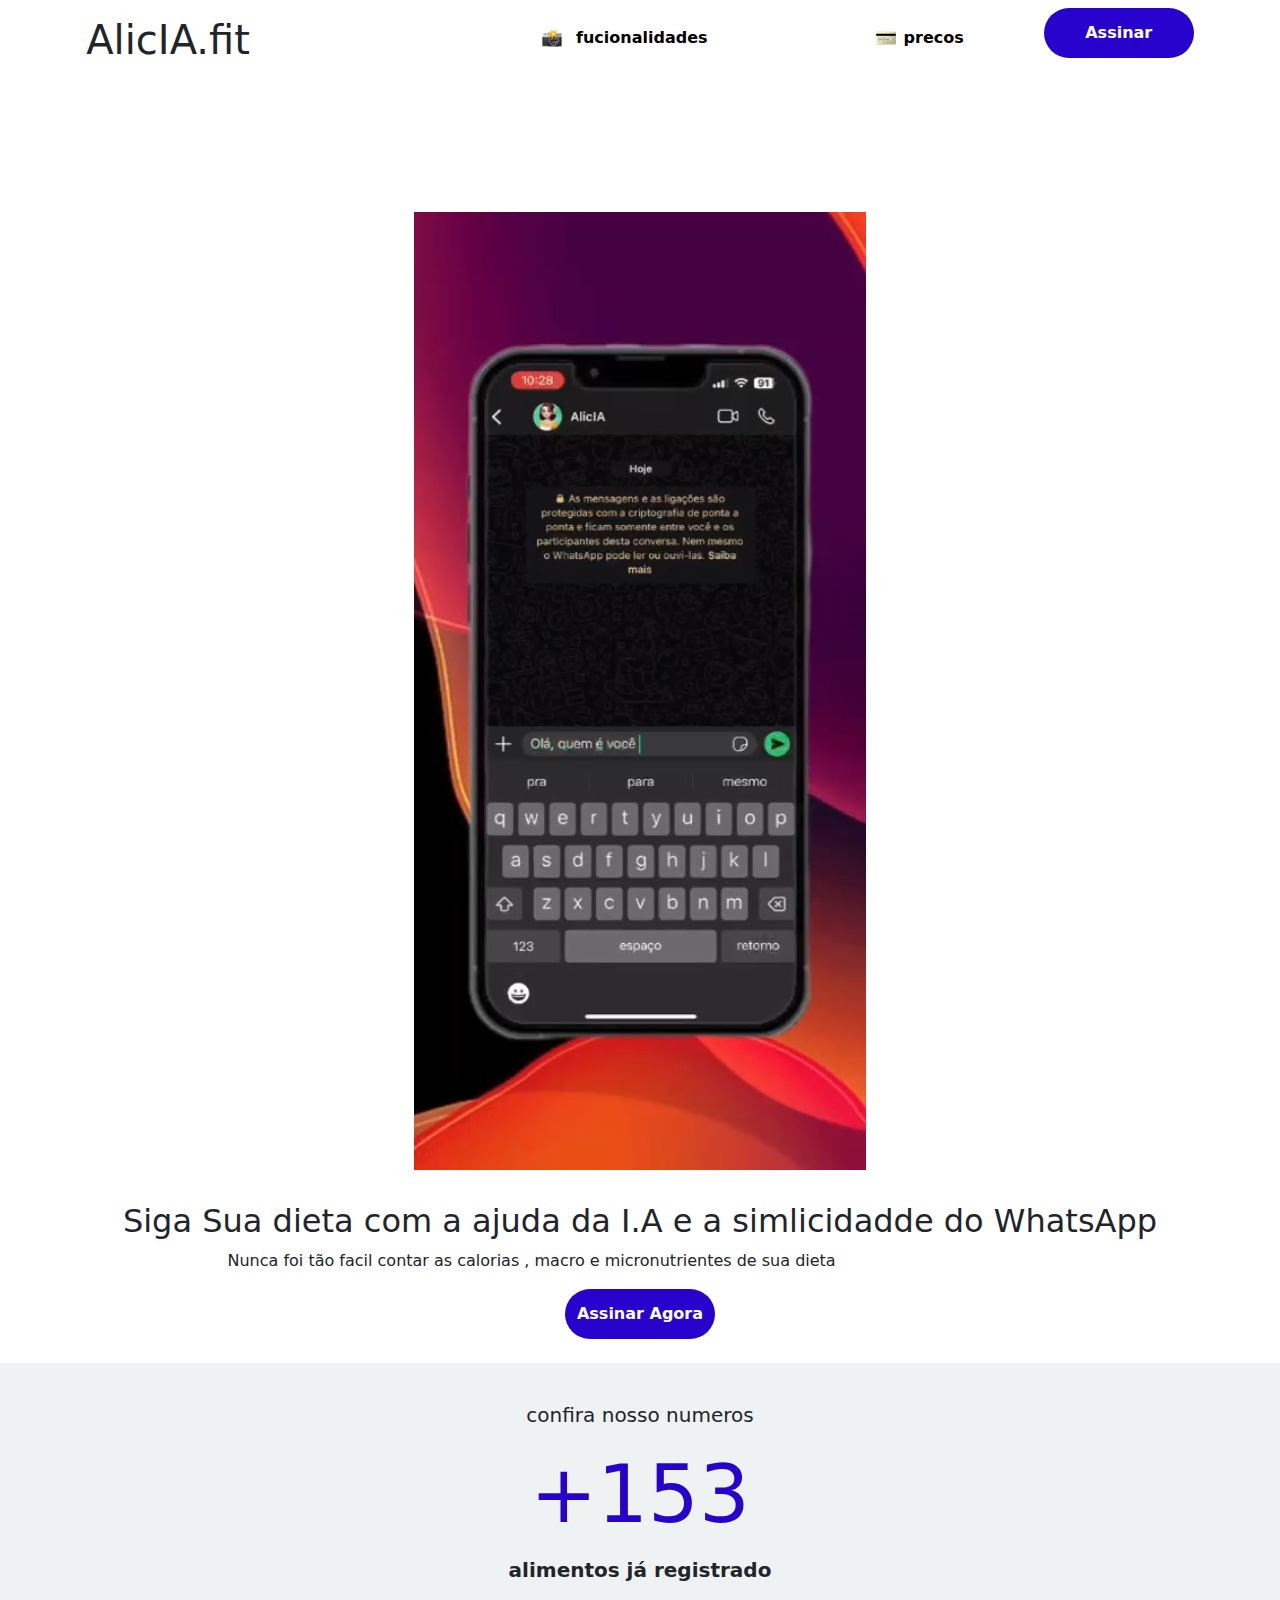
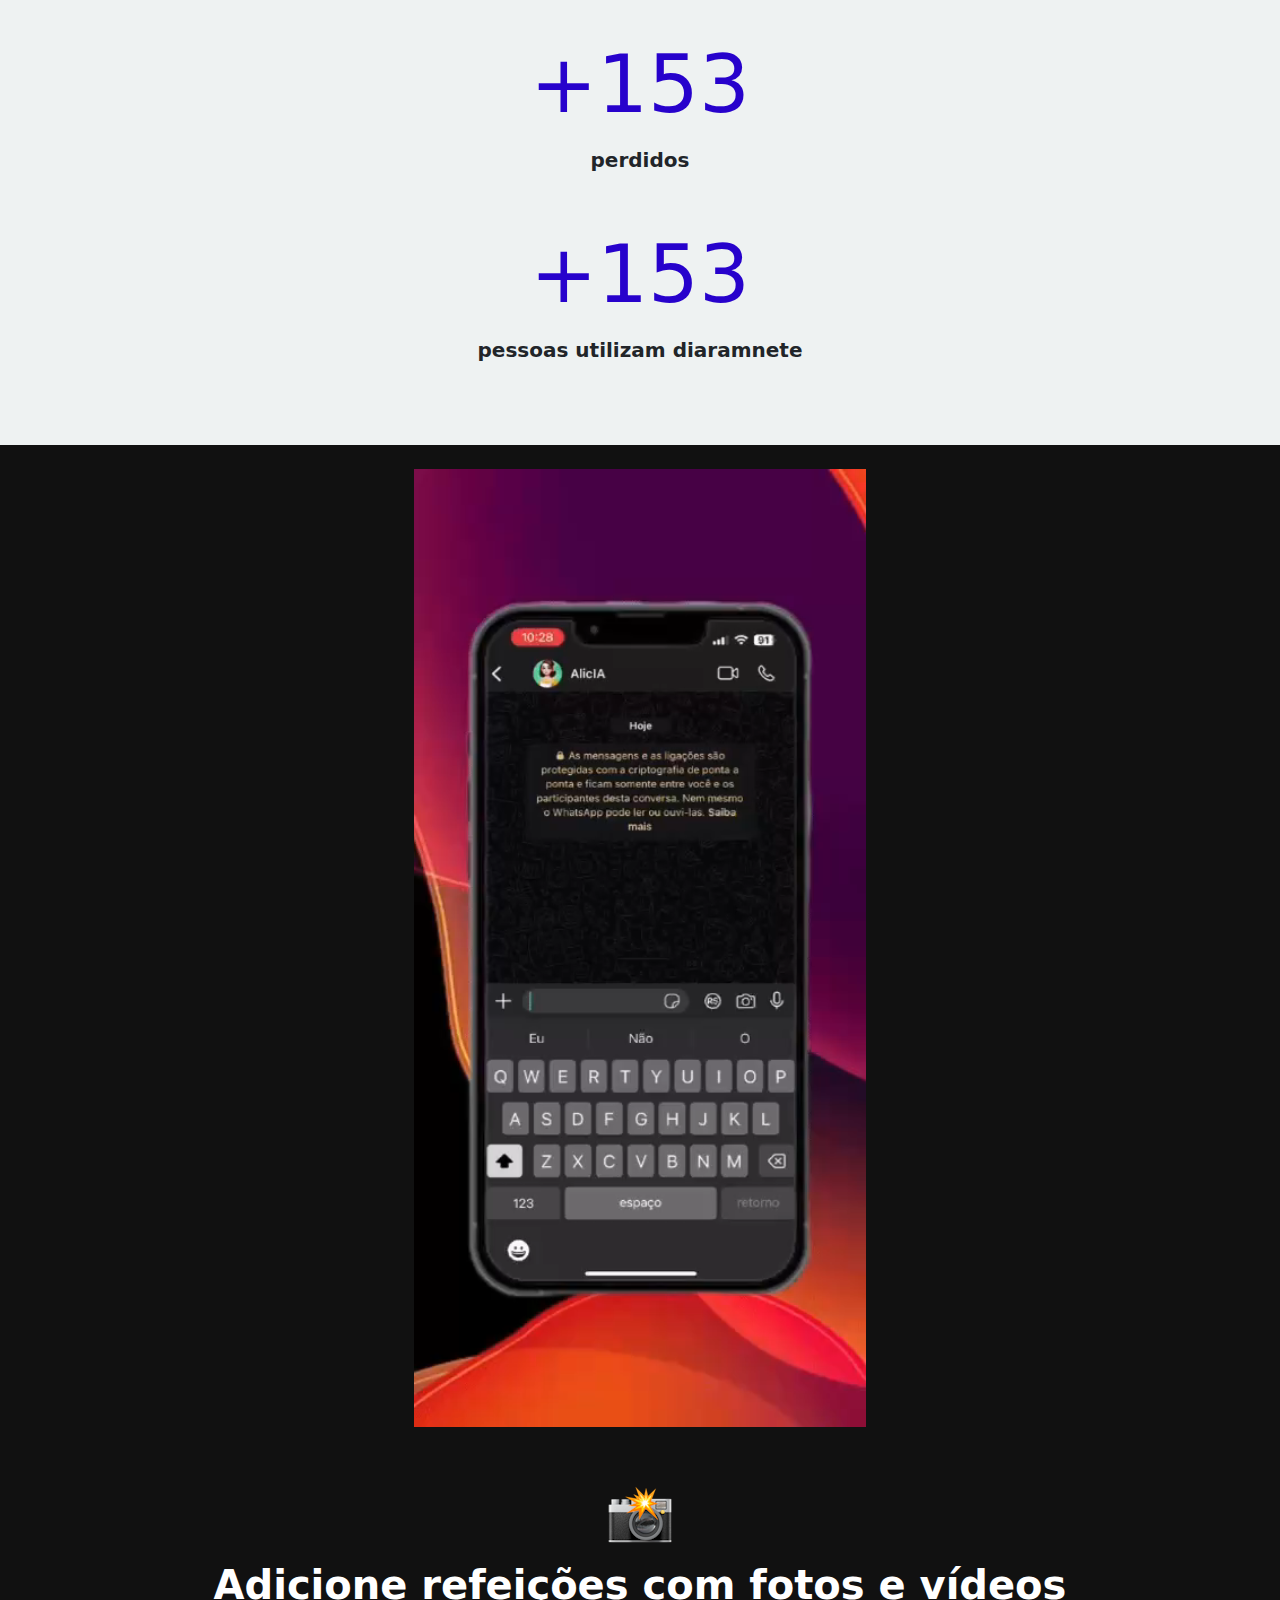
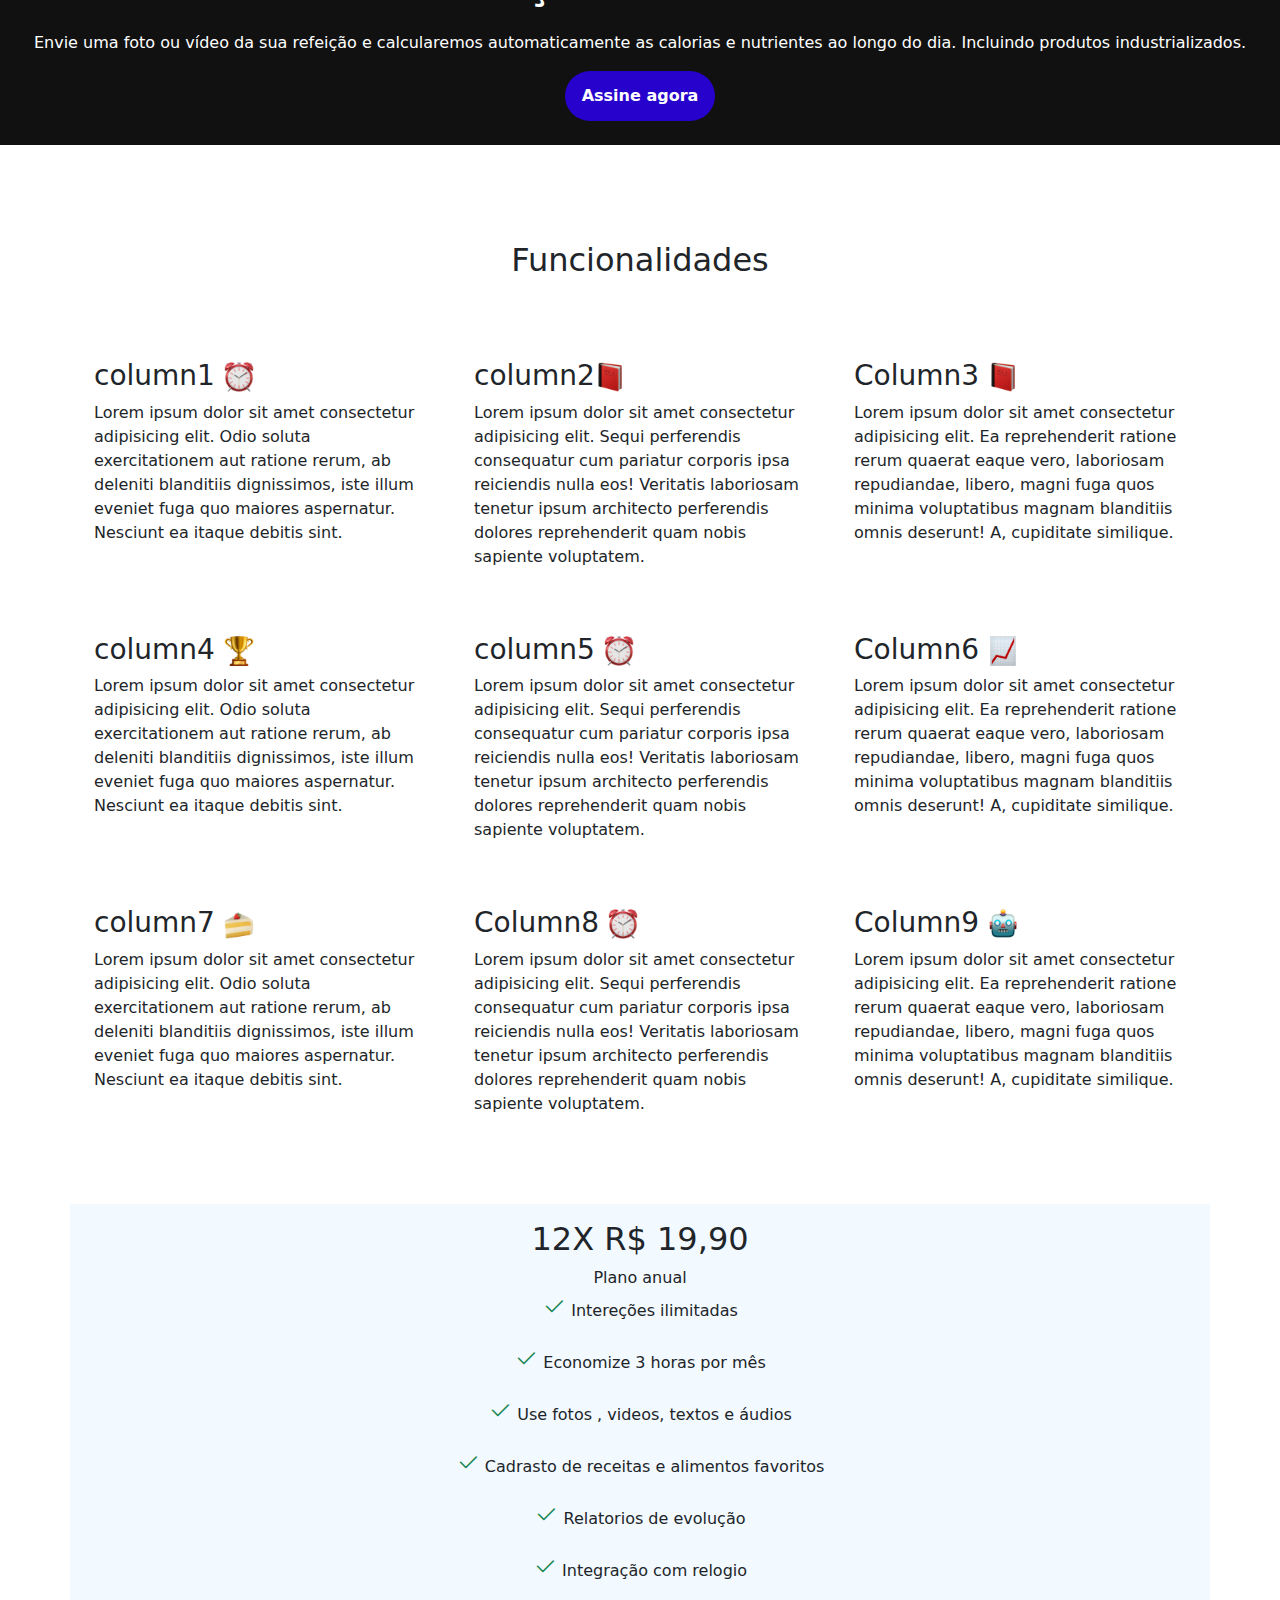
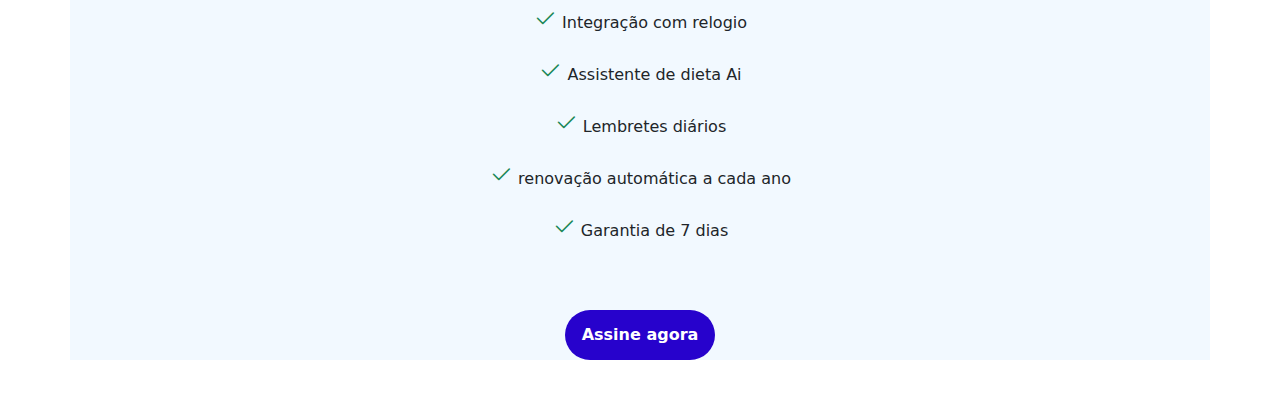
==== commit 07d97c74: "adicionando espacamento no header" ====
--- a/index.html
+++ b/index.html
@@ -36,7 +36,7 @@
   <body>
 
   <header class="w-100 h-auto d-flex justify-content-around mb-5  ">
-      <h1 class="mt-3">AlicIA</h1>
+      <h1 class="mt-3  text-center">AlicIA.fit</h1>
 
       <nav class="dropdown sticky-top" id="nav-menu-bts">
         <button
@@ -78,6 +78,7 @@
           autoplay
           muted
           loop
+          preload="auto"
           class="w-100 rounded p-4 mx-auto"
           id="video"
         >
@@ -106,13 +107,13 @@
 
       <section class="content">
         <h5>confira nosso numeros</h5>
-        <p class="color-title count" >0</p>
+        <p class="color-title" > +<span class="count">0</span></p>
         <span>alimentos já registrado</span>
 
-        <p class="color-title count">5000</p>
+        <p class="color-title">+<span class="count">5000</span></p>
         <span>perdidos</span>
 
-        <p class="color-title count">5000</p>
+        <p class="color-title">+<span class="count">5000</span></p>
         <span>pessoas utilizam diaramnete</span>
       </section>
 
--- a/style.css
+++ b/style.css
@@ -155,6 +155,14 @@
     
       }
 
+      header>h1{
+        width: 20%;
+         display: flex;
+         align-items: center;
+         justify-content: center;
+
+    }
+
    
 
      
@@ -168,6 +176,7 @@
     #video{
        max-width: 500px;
     }
+  
    
         
     
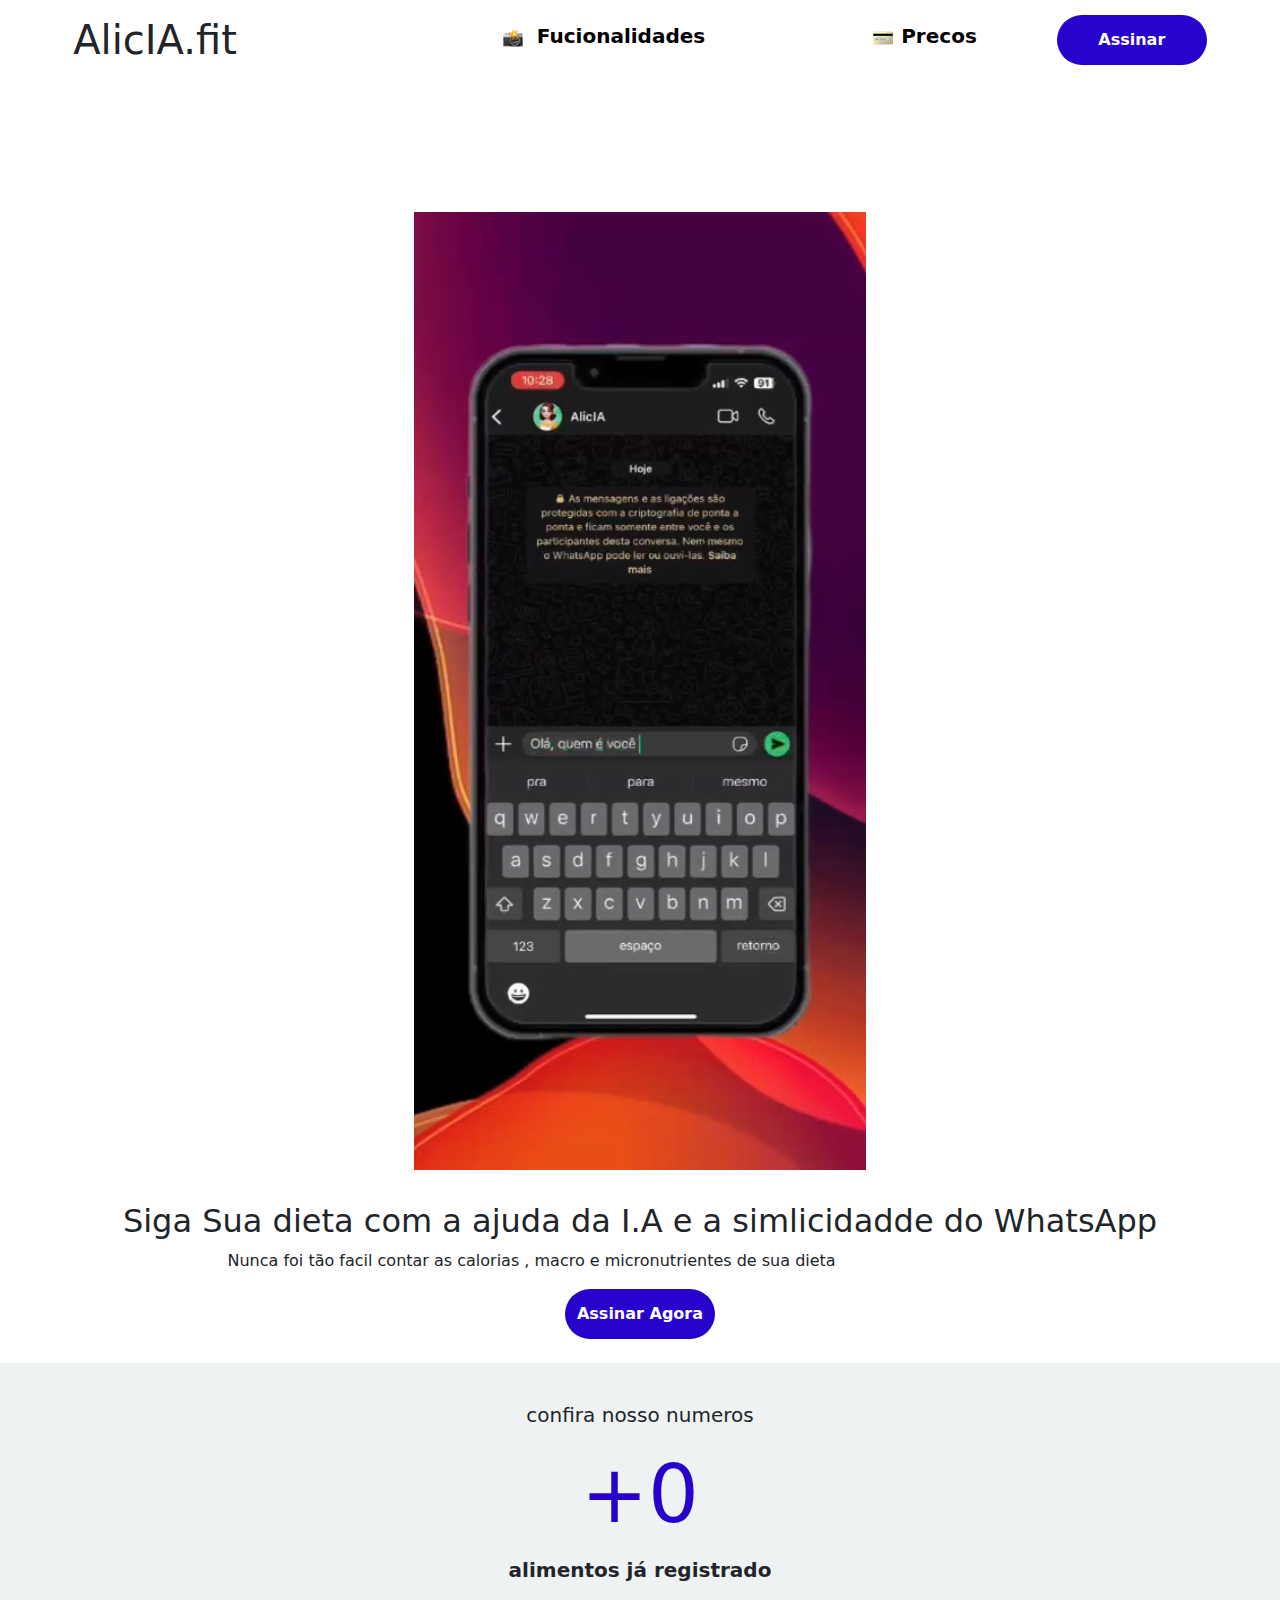
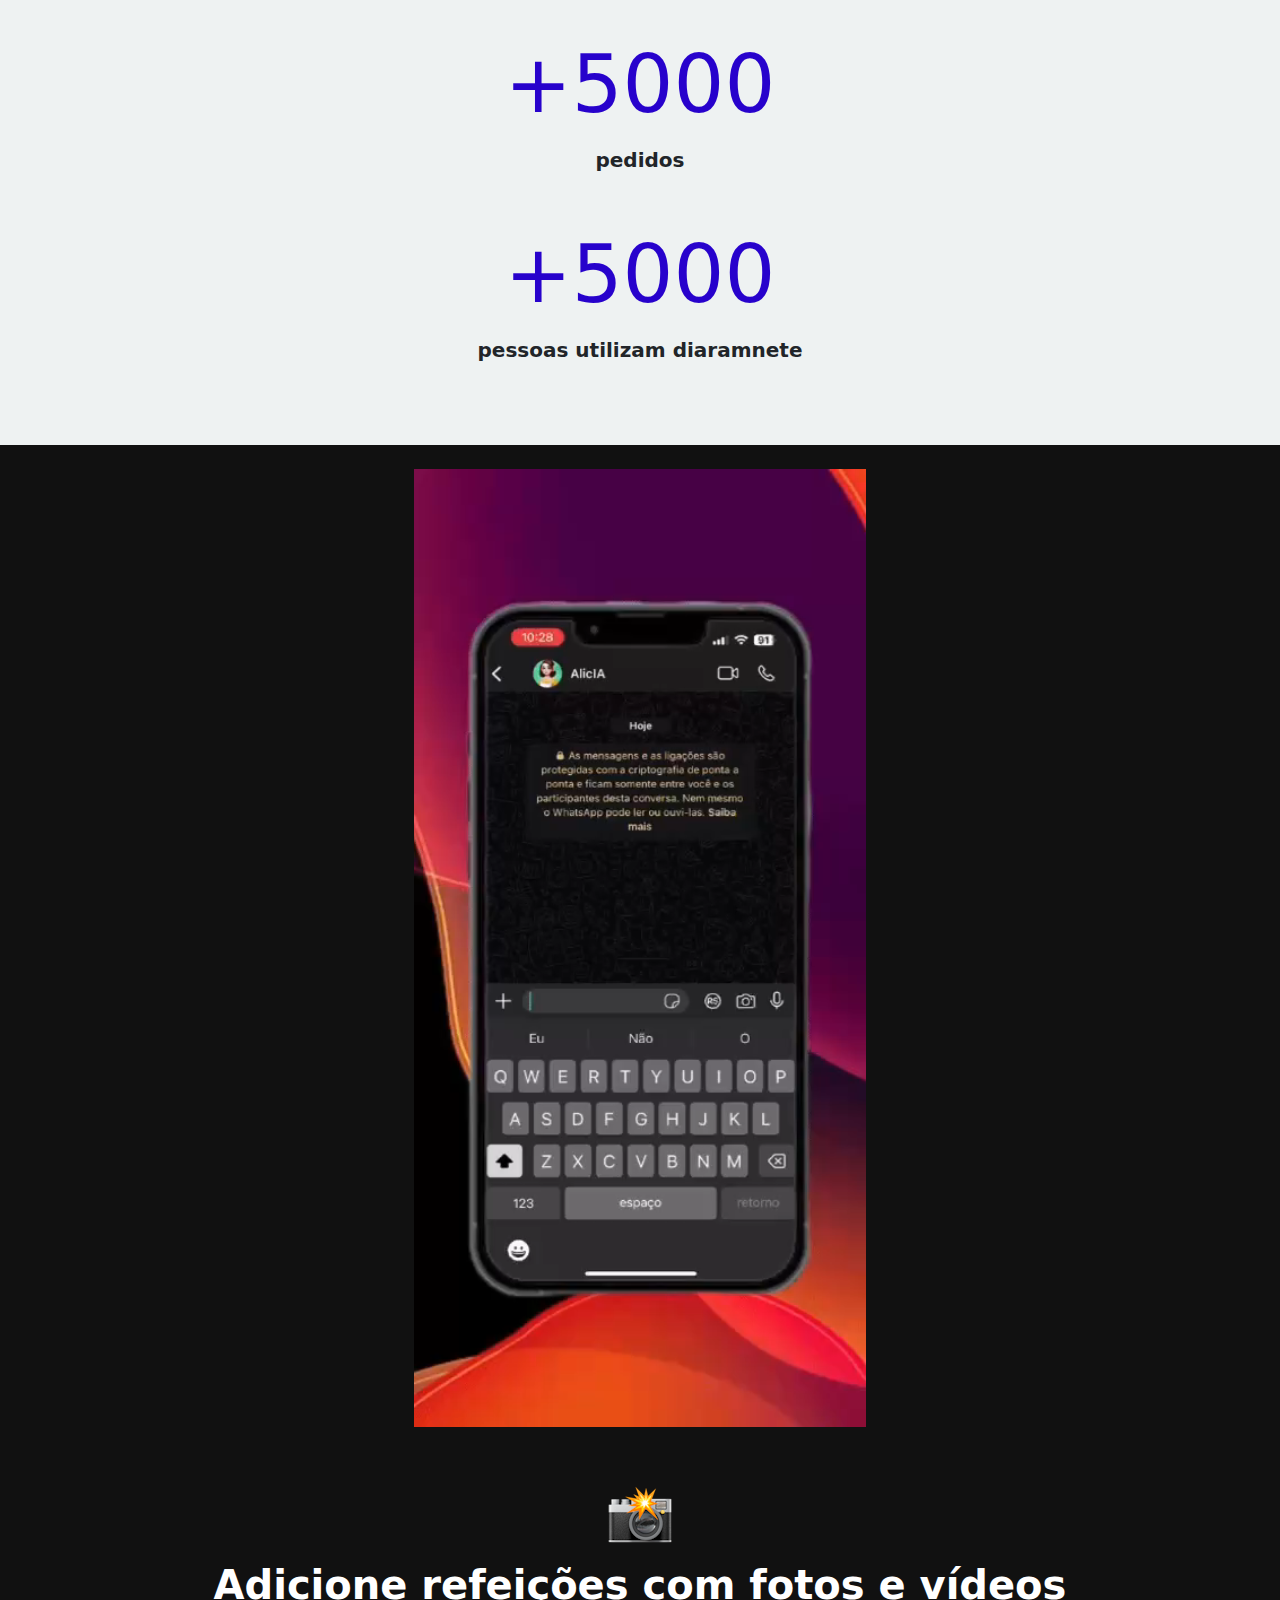
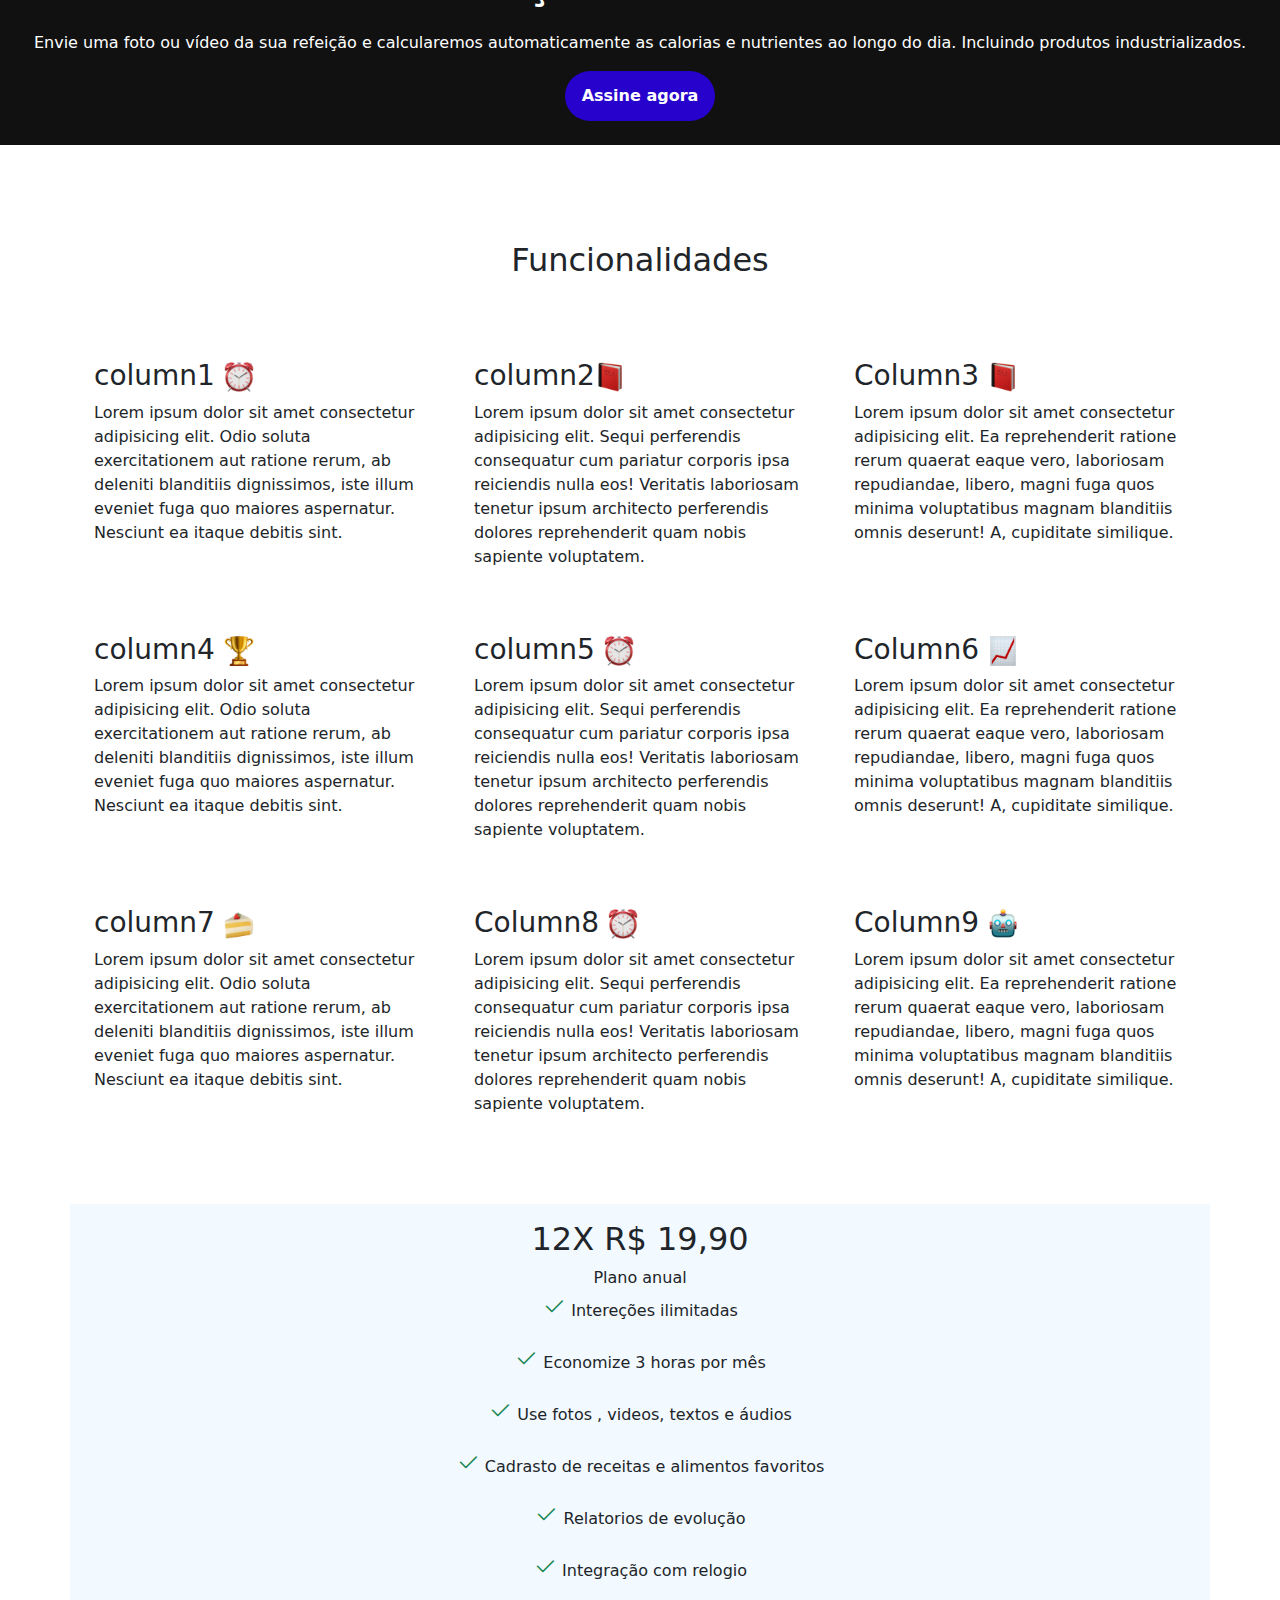
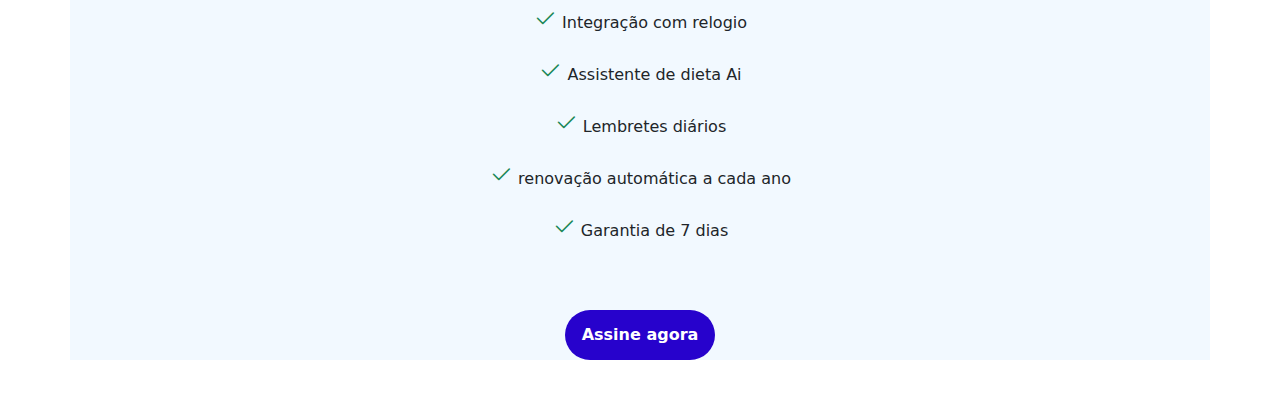
==== commit 6a834e08: "acorrigindo ortografia" ====
--- a/index.html
+++ b/index.html
@@ -53,20 +53,20 @@
 
         <ul class="dropdown-menu w-75 p-3">
           <li>
-            <button class="dropdown-item" type="button"><a href="#funcionalidades">fucionalidades </a></button>
+            <button class="dropdown-item" type="button"><a href="#funcionalidades">Fucionalidades </a></button>
           </li>
           <li>
-            <button class="dropdown-item" type="button" ><a href="#precos">precos</a></button>
+            <button class="dropdown-item" type="button" ><a href="#precos">Precos</a></button>
           </li>
           <li><button class="dropdown-item" type="button">Assinar agora</button></li>
         </ul>
       </nav>
 
       <nav class="nav-menu">
-        <ul>
-          <li data-targuet="cards" id="cards-teste"><img src="images/camera.png" alt="" /> <a href="#funcionalidades">fucionalidades </a></li>
-          <li><img src="images/credit-card.png" alt="" /><a href="#precos">precos</a></li>
-          <button class="custom-button mt-2" id="butaoTeste">Assinar </button>
+        <ul class="d-flex justify-content-center align-items-center">
+          <li data-targuet="cards" id="cards-teste"><img src="images/camera.png" alt="" /> <a href="#funcionalidades" class="fs-5">Fucionalidades </a></li>
+          <li><img src="images/credit-card.png" alt="" /><a href="#precos" class="fs-5">Precos</a></li>
+          <button class="custom-button mt-1" id="butaoTeste">Assinar </button>
         </ul>
       </nav>
     </header>
@@ -79,7 +79,7 @@
           muted
           loop
           preload="auto"
-          class="w-100 rounded p-4 mx-auto"
+          class="w-50 h-50 rounded p-4 mx-auto"
           id="video"
         >
           <source
@@ -111,7 +111,7 @@
         <span>alimentos já registrado</span>
 
         <p class="color-title">+<span class="count">5000</span></p>
-        <span>perdidos</span>
+        <span>pedidos</span>
 
         <p class="color-title">+<span class="count">5000</span></p>
         <span>pessoas utilizam diaramnete</span>
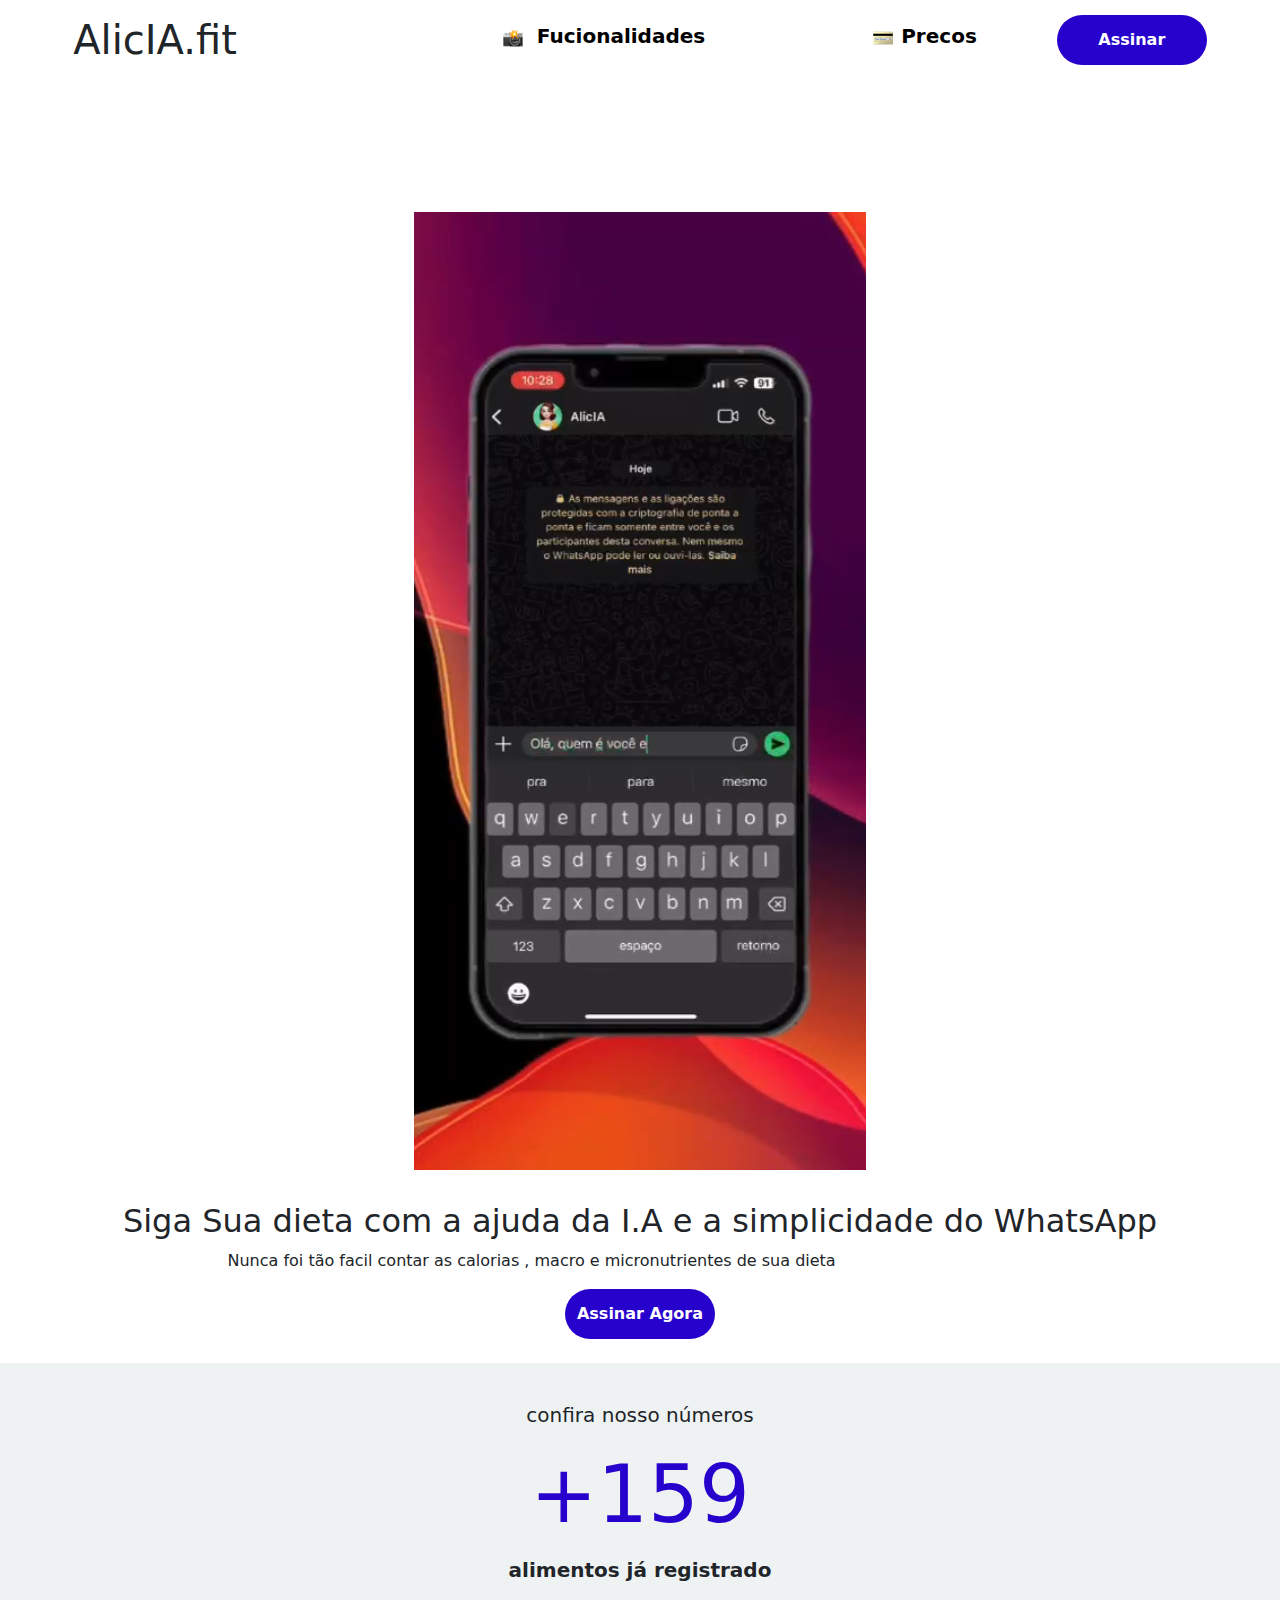
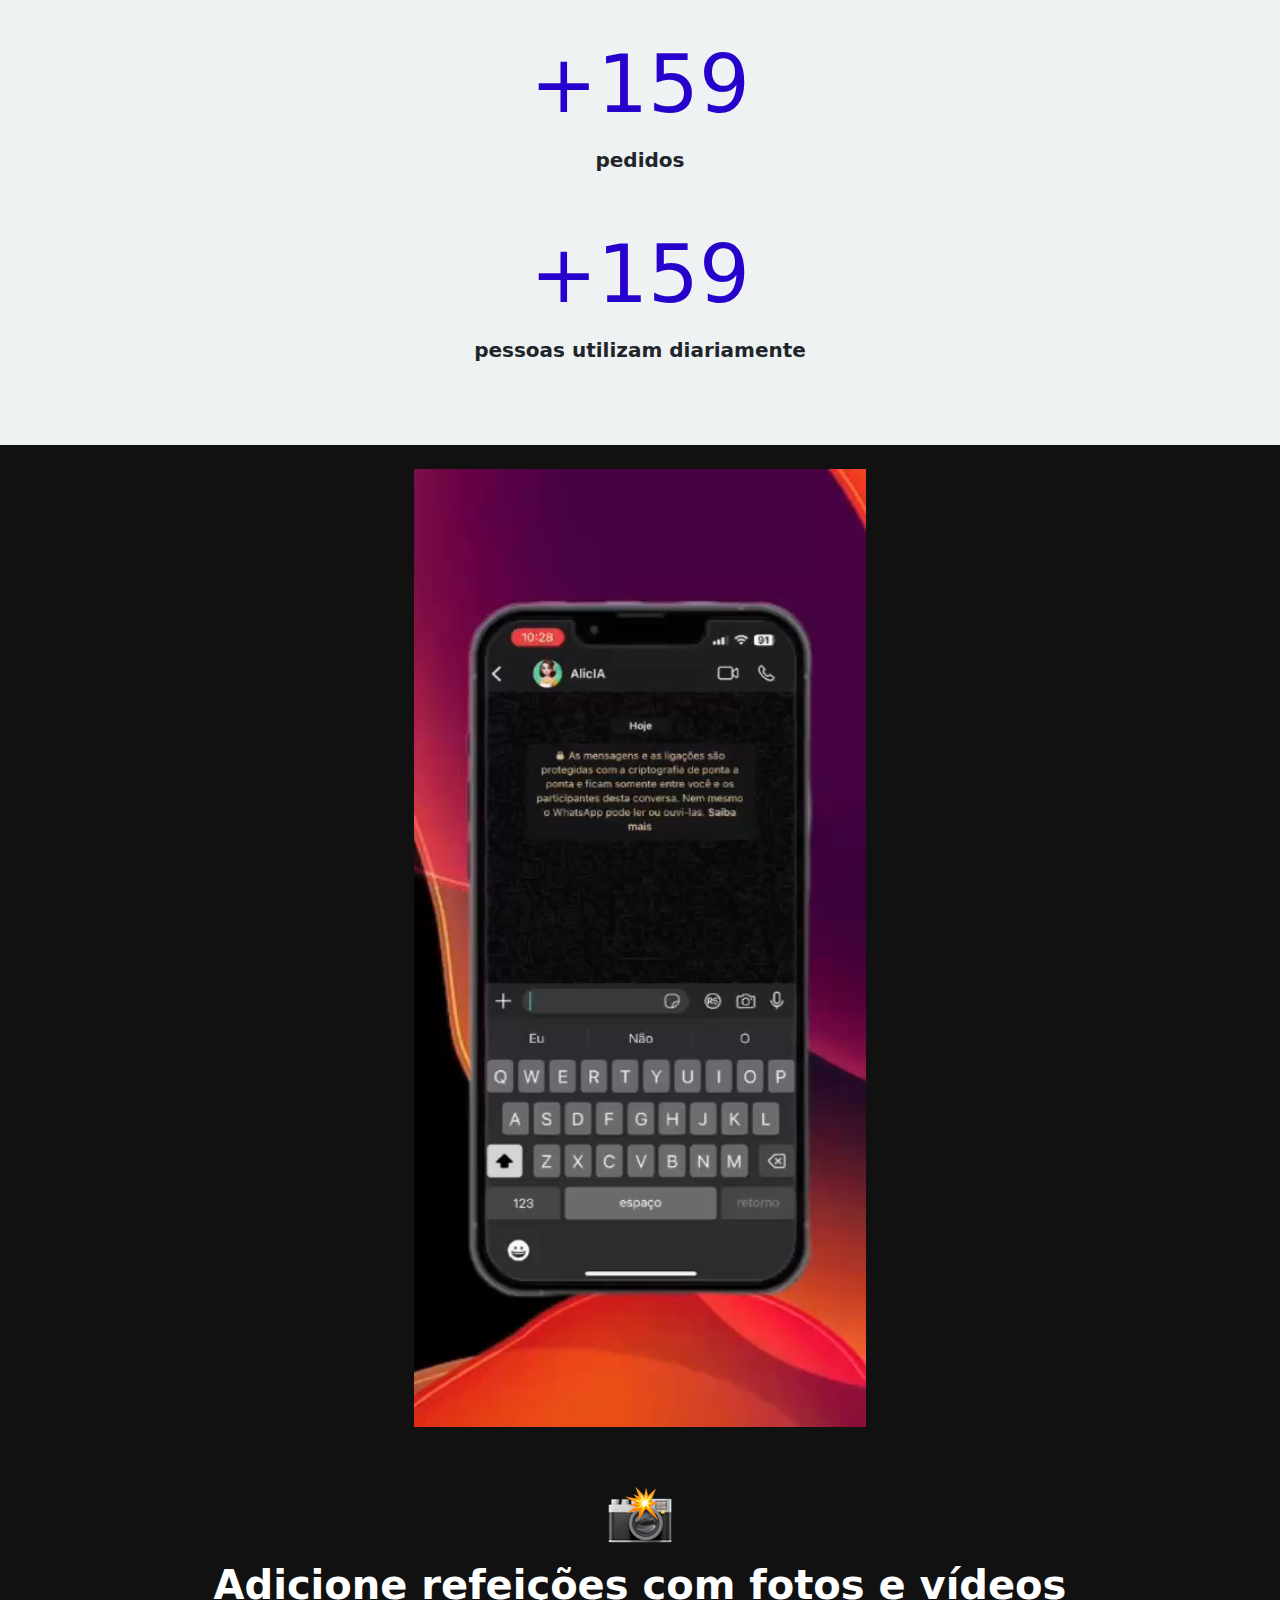
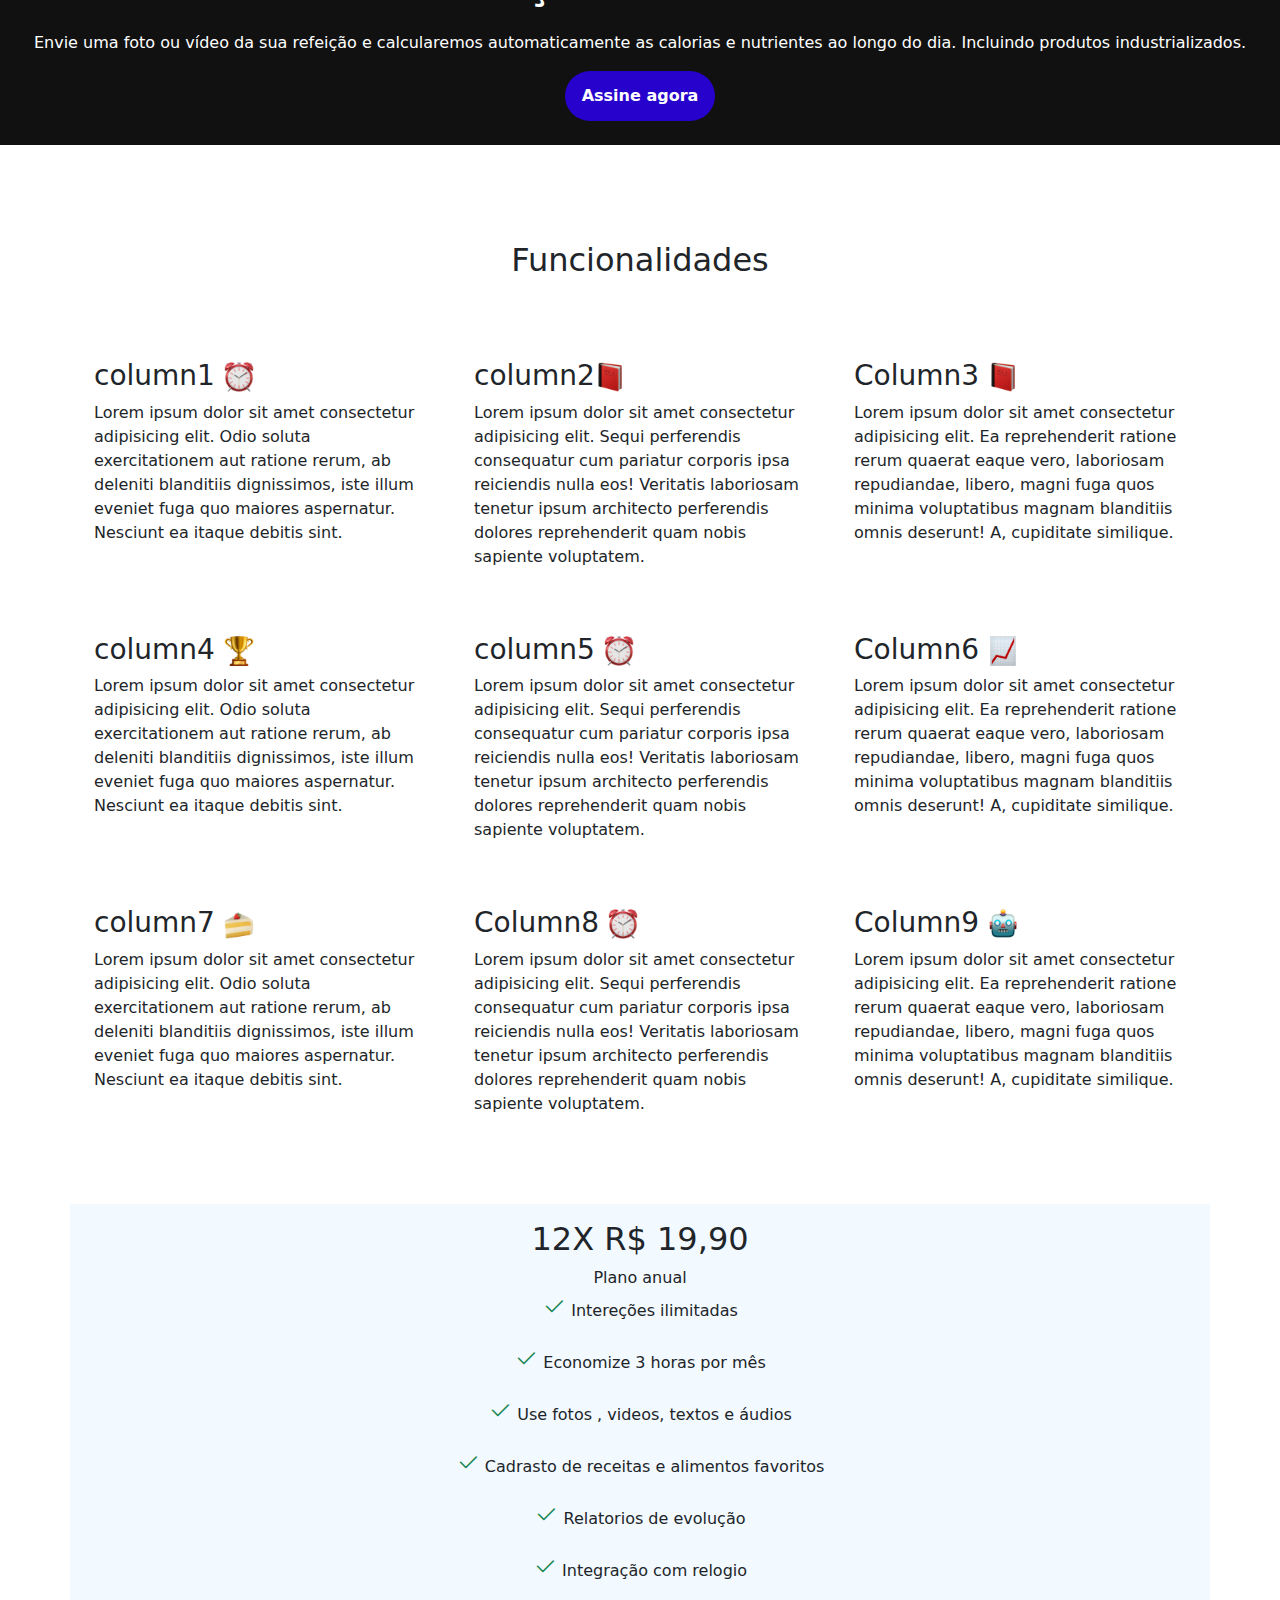
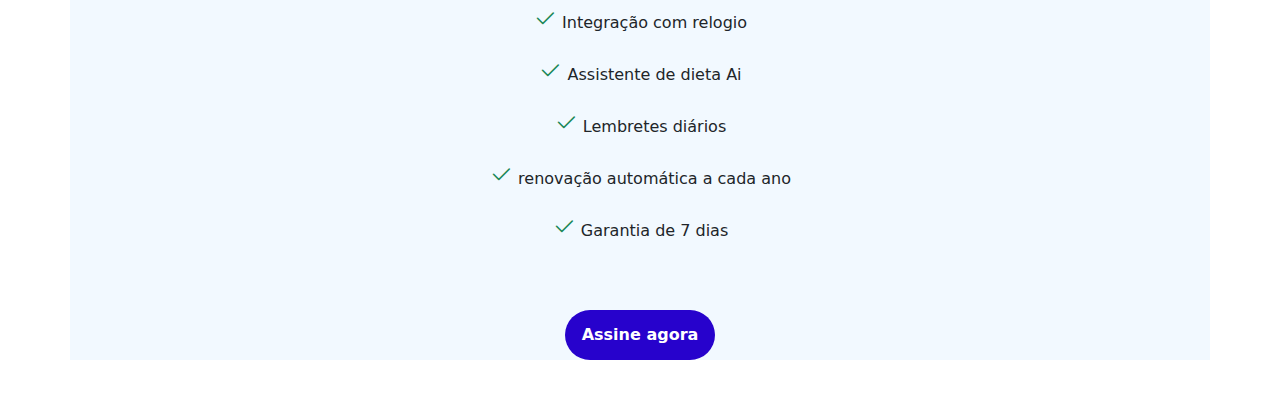
==== commit 4160a819: "acorrigindo ortografia" ====
--- a/index.html
+++ b/index.html
@@ -86,13 +86,13 @@
             src="videos/WhatsApp Video 2024-07-18 at 12.56.39.mp4"
             type="video/mp4"
           />
-          Seu navegador não suporta o elemento de vídeo.
+          Seu navegador não suporta o elemento de video.
         </video>
         <div
           class="d-flex justify-content-center align-items-center flex-column mb-3 p-2"
         >
           <h2>
-            Siga Sua dieta com a ajuda da I.A e a simlicidadde do WhatsApp
+            Siga Sua dieta com a ajuda da I.A e a simplicidade do WhatsApp
           </h2>
 
           
@@ -106,7 +106,7 @@
       </section>
 
       <section class="content">
-        <h5>confira nosso numeros</h5>
+        <h5>confira nosso números</h5>
         <p class="color-title" > +<span class="count">0</span></p>
         <span>alimentos já registrado</span>
 
@@ -114,7 +114,7 @@
         <span>pedidos</span>
 
         <p class="color-title">+<span class="count">5000</span></p>
-        <span>pessoas utilizam diaramnete</span>
+        <span>pessoas utilizam diariamente</span>
       </section>
 
       <section
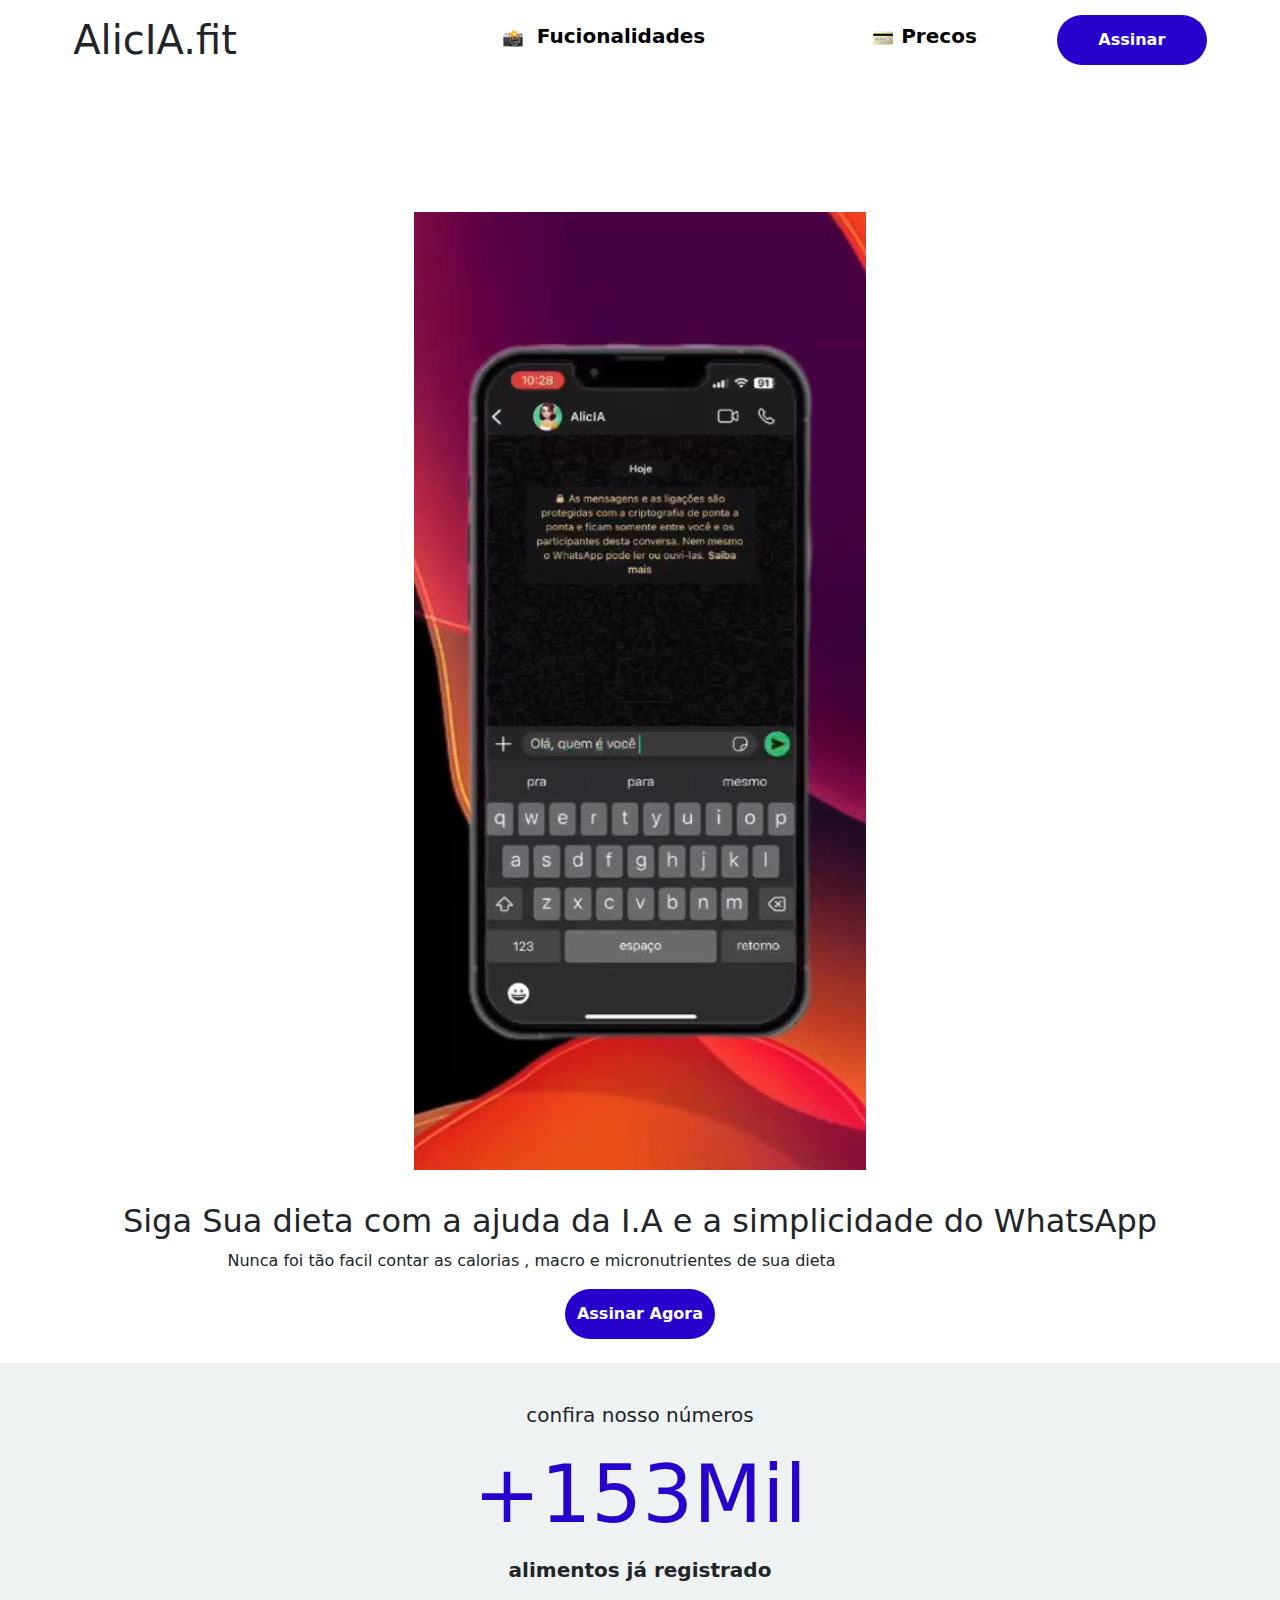
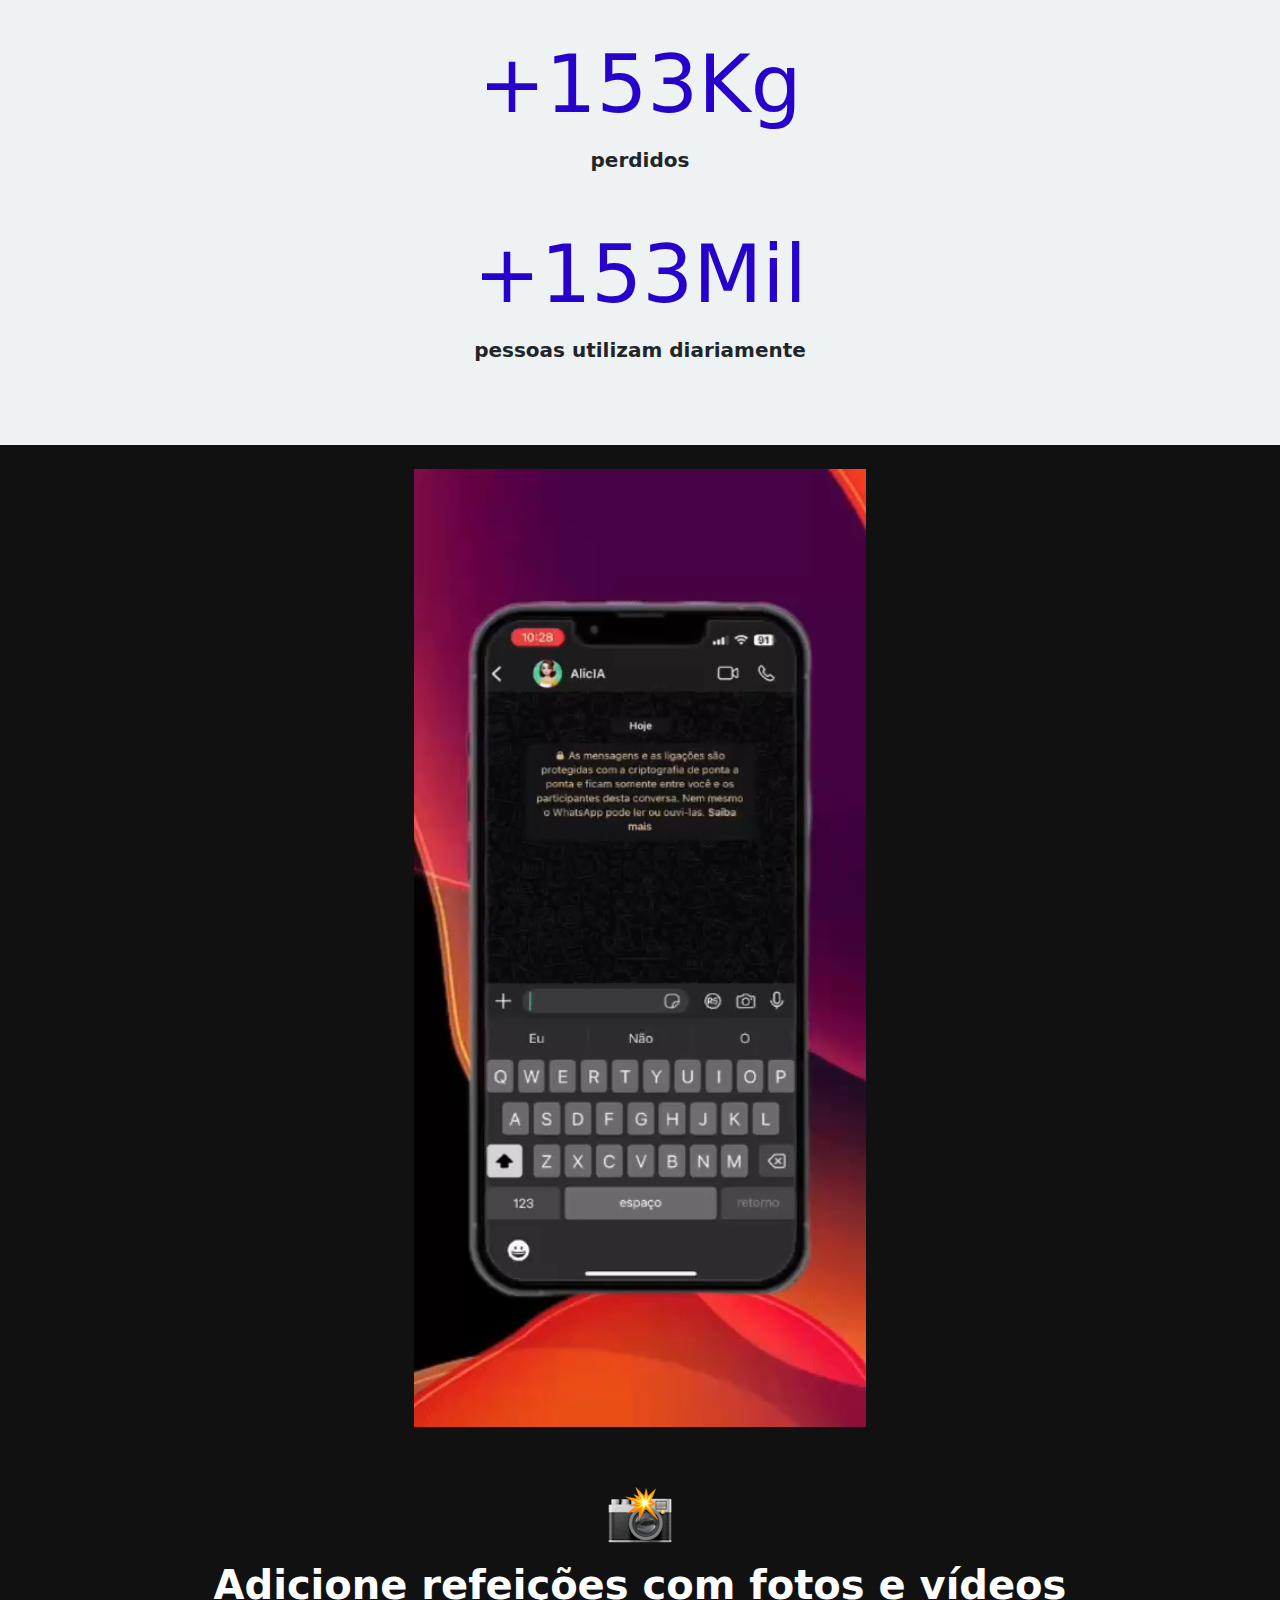
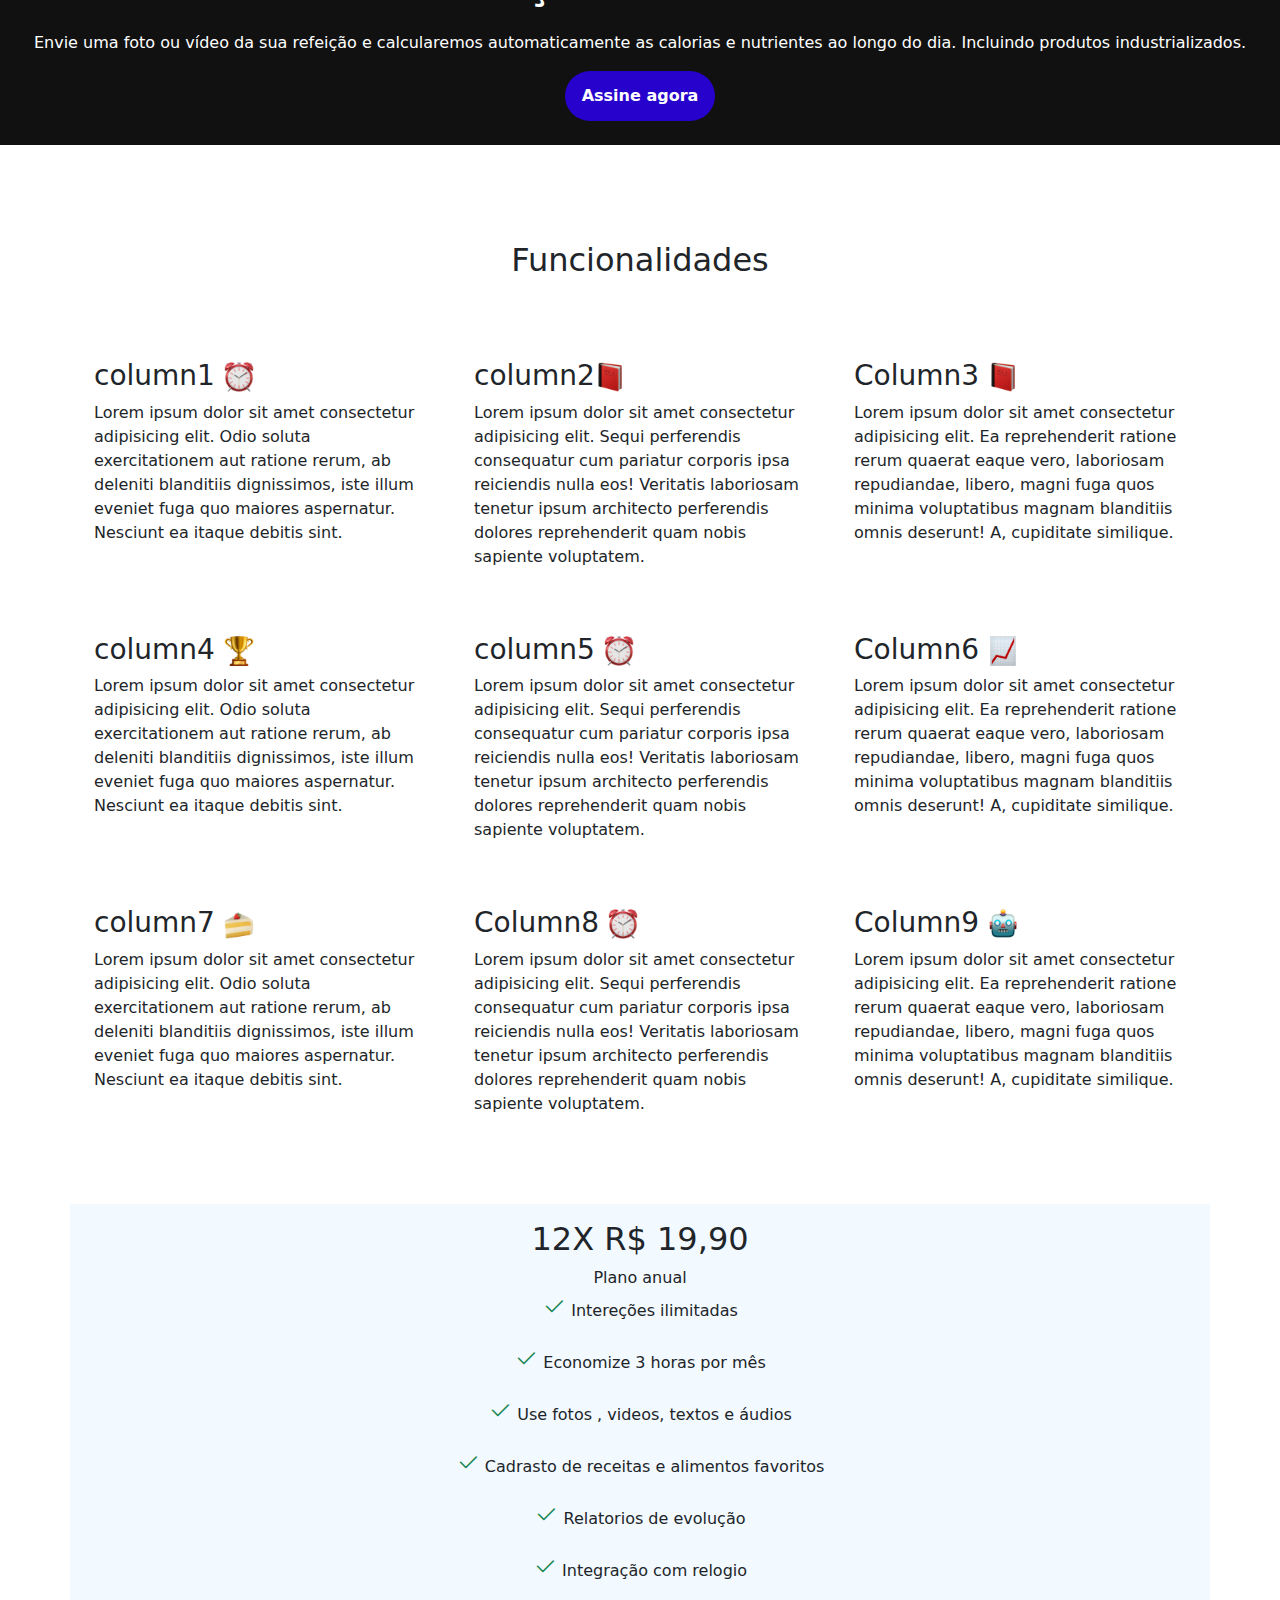
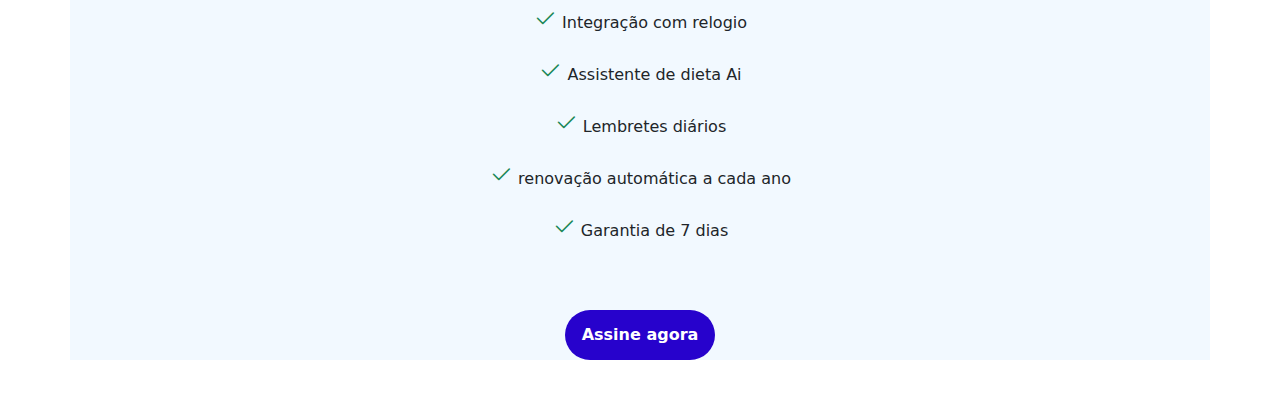
==== commit 23741e89: "alterando scroll do menu" ====
--- a/index.html
+++ b/index.html
@@ -38,6 +38,8 @@
   <header class="w-100 h-auto d-flex justify-content-around mb-5  ">
       <h1 class="mt-3  text-center">AlicIA.fit</h1>
 
+<!-- 
+      menu para celular  -->
       <nav class="dropdown sticky-top" id="nav-menu-bts">
         <button
           class="btn"
@@ -53,19 +55,21 @@
 
         <ul class="dropdown-menu w-75 p-3">
           <li>
-            <button class="dropdown-item" type="button"><a href="#funcionalidades">Fucionalidades </a></button>
+            <button class="dropdown-item" type="button" id="menu-funcionalidades"><a>Fucionalidades </a></button>
           </li>
           <li>
-            <button class="dropdown-item" type="button" ><a href="#precos">Precos</a></button>
+            <button class="dropdown-item" type="button" id="menu-precos" ><a  >Precos</a></button>
           </li>
-          <li><button class="dropdown-item" type="button">Assinar agora</button></li>
+          <li><button class="dropdown-item" type="button" id="menu-assinar">Assinar agora</button></li>
         </ul>
       </nav>
 
+      <!-- menu para computador -->
+
       <nav class="nav-menu">
         <ul class="d-flex justify-content-center align-items-center">
-          <li data-targuet="cards" id="cards-teste"><img src="images/camera.png" alt="" /> <a href="#funcionalidades" class="fs-5">Fucionalidades </a></li>
-          <li><img src="images/credit-card.png" alt="" /><a href="#precos" class="fs-5">Precos</a></li>
+          <li id="menu-funcionalidade-sm" ><img src="images/camera.png" alt="" /> <a  class="fs-5">Fucionalidades </a></li>
+          <li id="menu-precos-sm"><img src="images/credit-card.png" alt="" /><a  class="fs-5">Precos</a></li>
           <button class="custom-button mt-1" id="butaoTeste">Assinar </button>
         </ul>
       </nav>
@@ -74,20 +78,26 @@
     <main class="h-auto w-100 mt-5">
        <section class="container mt-5 w-100 d-flex justify-content-center flex-column">
 
-        <video
+
+
+  <video
           autoplay
           muted
           loop
           preload="auto"
-          class="w-50 h-50 rounded p-4 mx-auto"
+          class="w-50  rounded p-4 mx-auto"
           id="video"
         >
+
+
+        
           <source
             src="videos/WhatsApp Video 2024-07-18 at 12.56.39.mp4"
             type="video/mp4"
           />
           Seu navegador não suporta o elemento de video.
         </video>
+  
         <div
           class="d-flex justify-content-center align-items-center flex-column mb-3 p-2"
         >
@@ -107,13 +117,13 @@
 
       <section class="content">
         <h5>confira nosso números</h5>
-        <p class="color-title" > +<span class="count">0</span></p>
+        <p class="color-title" > +<span class="count">0</span>Mil</p>
         <span>alimentos já registrado</span>
 
-        <p class="color-title">+<span class="count">5000</span></p>
-        <span>pedidos</span>
-
-        <p class="color-title">+<span class="count">5000</span></p>
+        <p class="color-title">+<span class="count">5000</span>Kg</p>
+        <span>perdidos</span>
+
+        <p class="color-title">+<span class="count">5000</span>Mil</p>
         <span>pessoas utilizam diariamente</span>
       </section>
 
